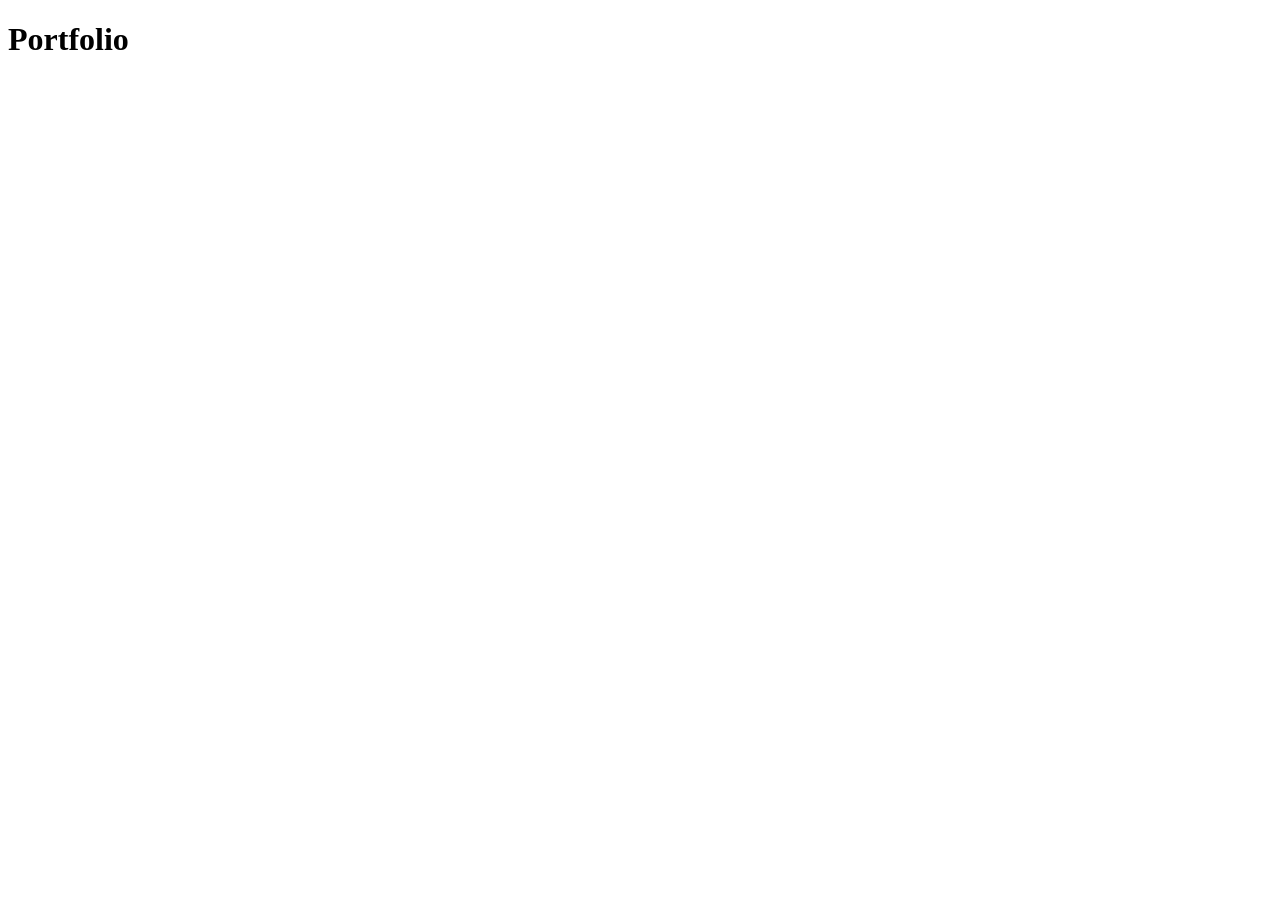
==== index.html @ 08267c74 "Create index.html" ====
<!DOCTYPE html>
<html lang="fr">
<head>
  <meta charset="UTF-8">
  <title>tui</title>
  <meta name="viewport" content="width=device-width, initial-scale=1.0">
</head>
<body>
  <h1>Portfolio</h1>
</body>
</html>
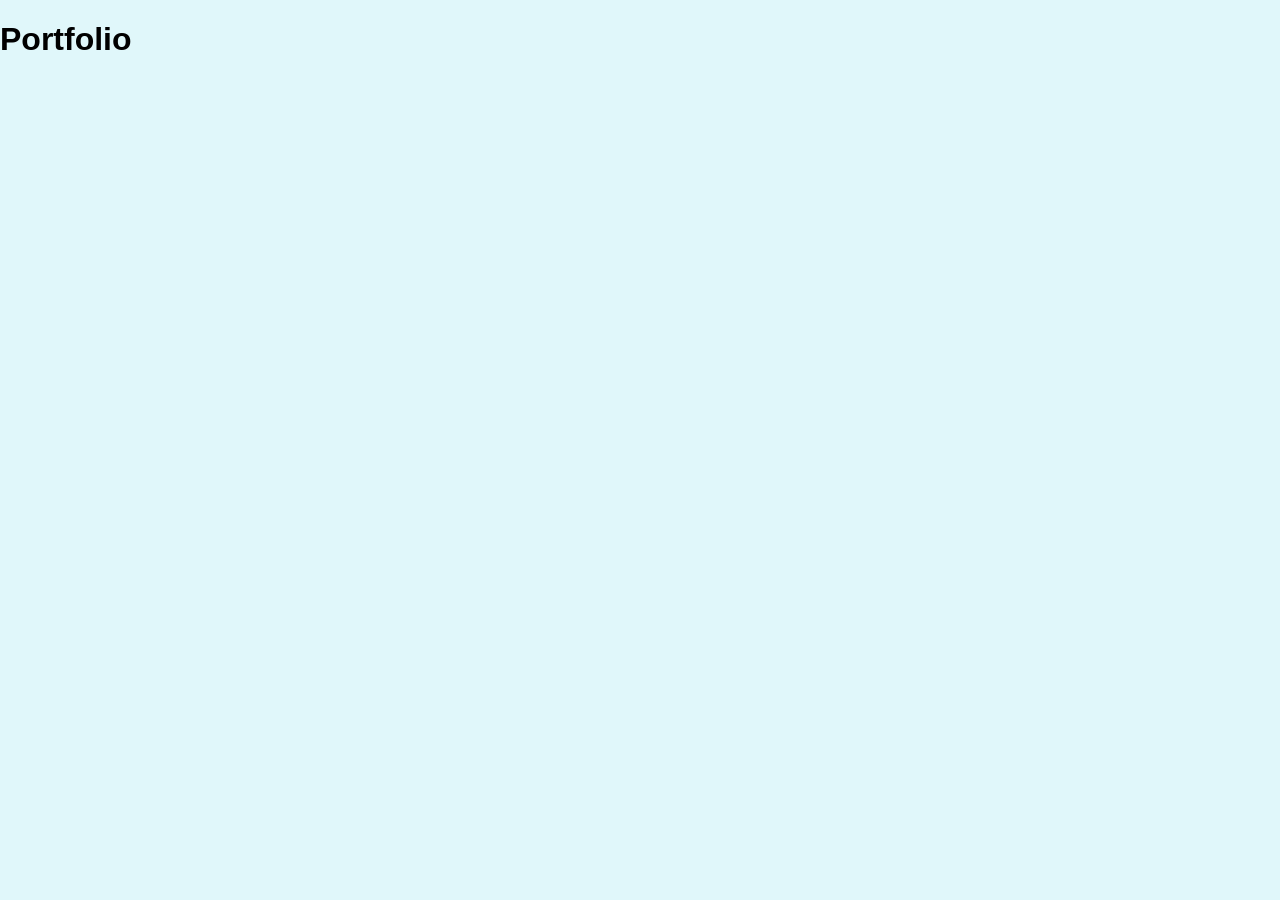
==== commit 128afb04: "Update index.html" ====
--- a/index.html
+++ b/index.html
@@ -3,6 +3,7 @@
 <head>
   <meta charset="UTF-8">
   <title>tui</title>
+  <link rel="stylesheet" href="style.css">
   <meta name="viewport" content="width=device-width, initial-scale=1.0">
 </head>
 <body>
--- a/style.css
+++ b/style.css
@@ -0,0 +1,34 @@
+/* style.css */
+
+/* Fond uni */
+body {
+  background-color: #e0f7fa; /* bleu clair */
+  font-family: Arial, sans-serif;
+  margin: 0;
+  padding: 0;
+}
+
+/* Fond avec un dégradé */
+/*
+body {
+  background: linear-gradient(to right, #74ebd5, #acb6e5);
+  font-family: Arial, sans-serif;
+  margin: 0;
+  padding: 0;
+}
+*/
+
+/* Fond avec une image */
+/*
+body {
+  background-image: url('images/fond.jpg');
+  background-size: cover;
+  background-position: center;
+  background-repeat: no-repeat;
+  font-family: Arial, sans-serif;
+  margin: 0;
+  padding: 0;
+}
+*/
+
+h1 {
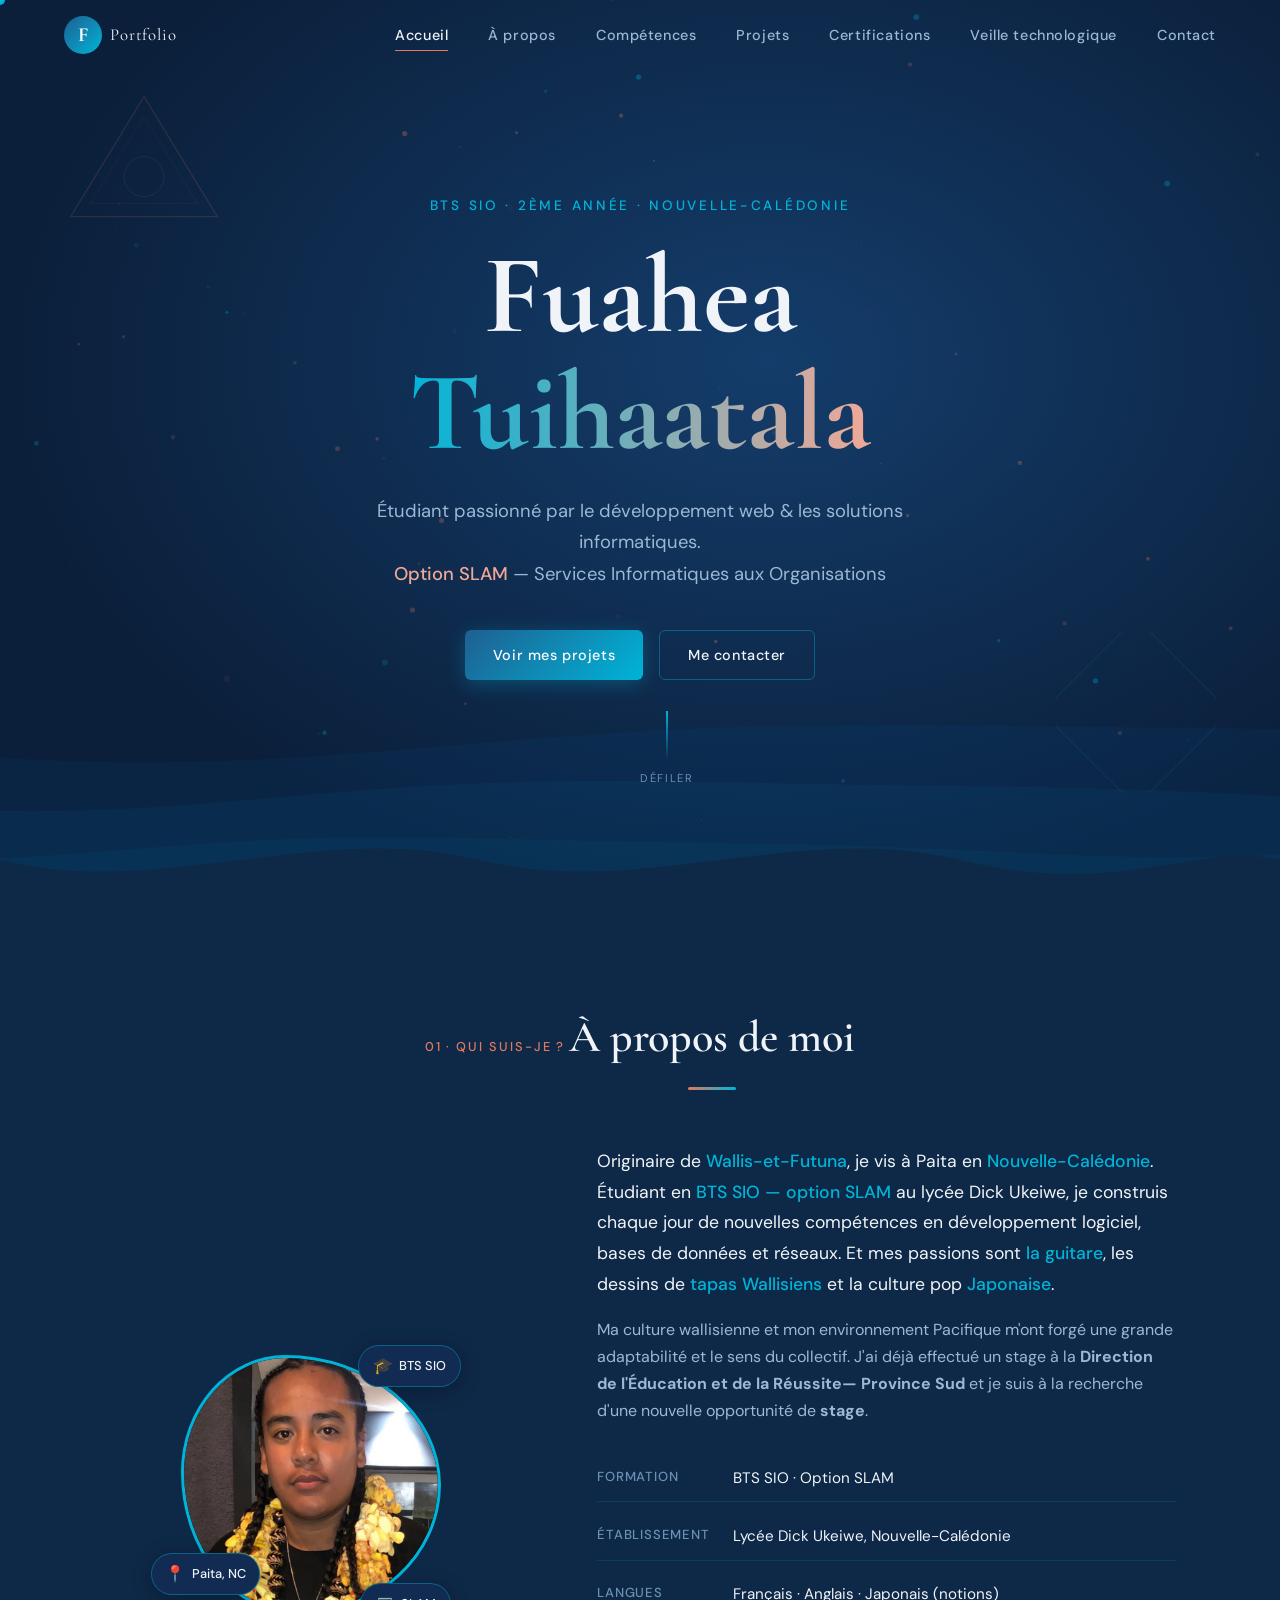
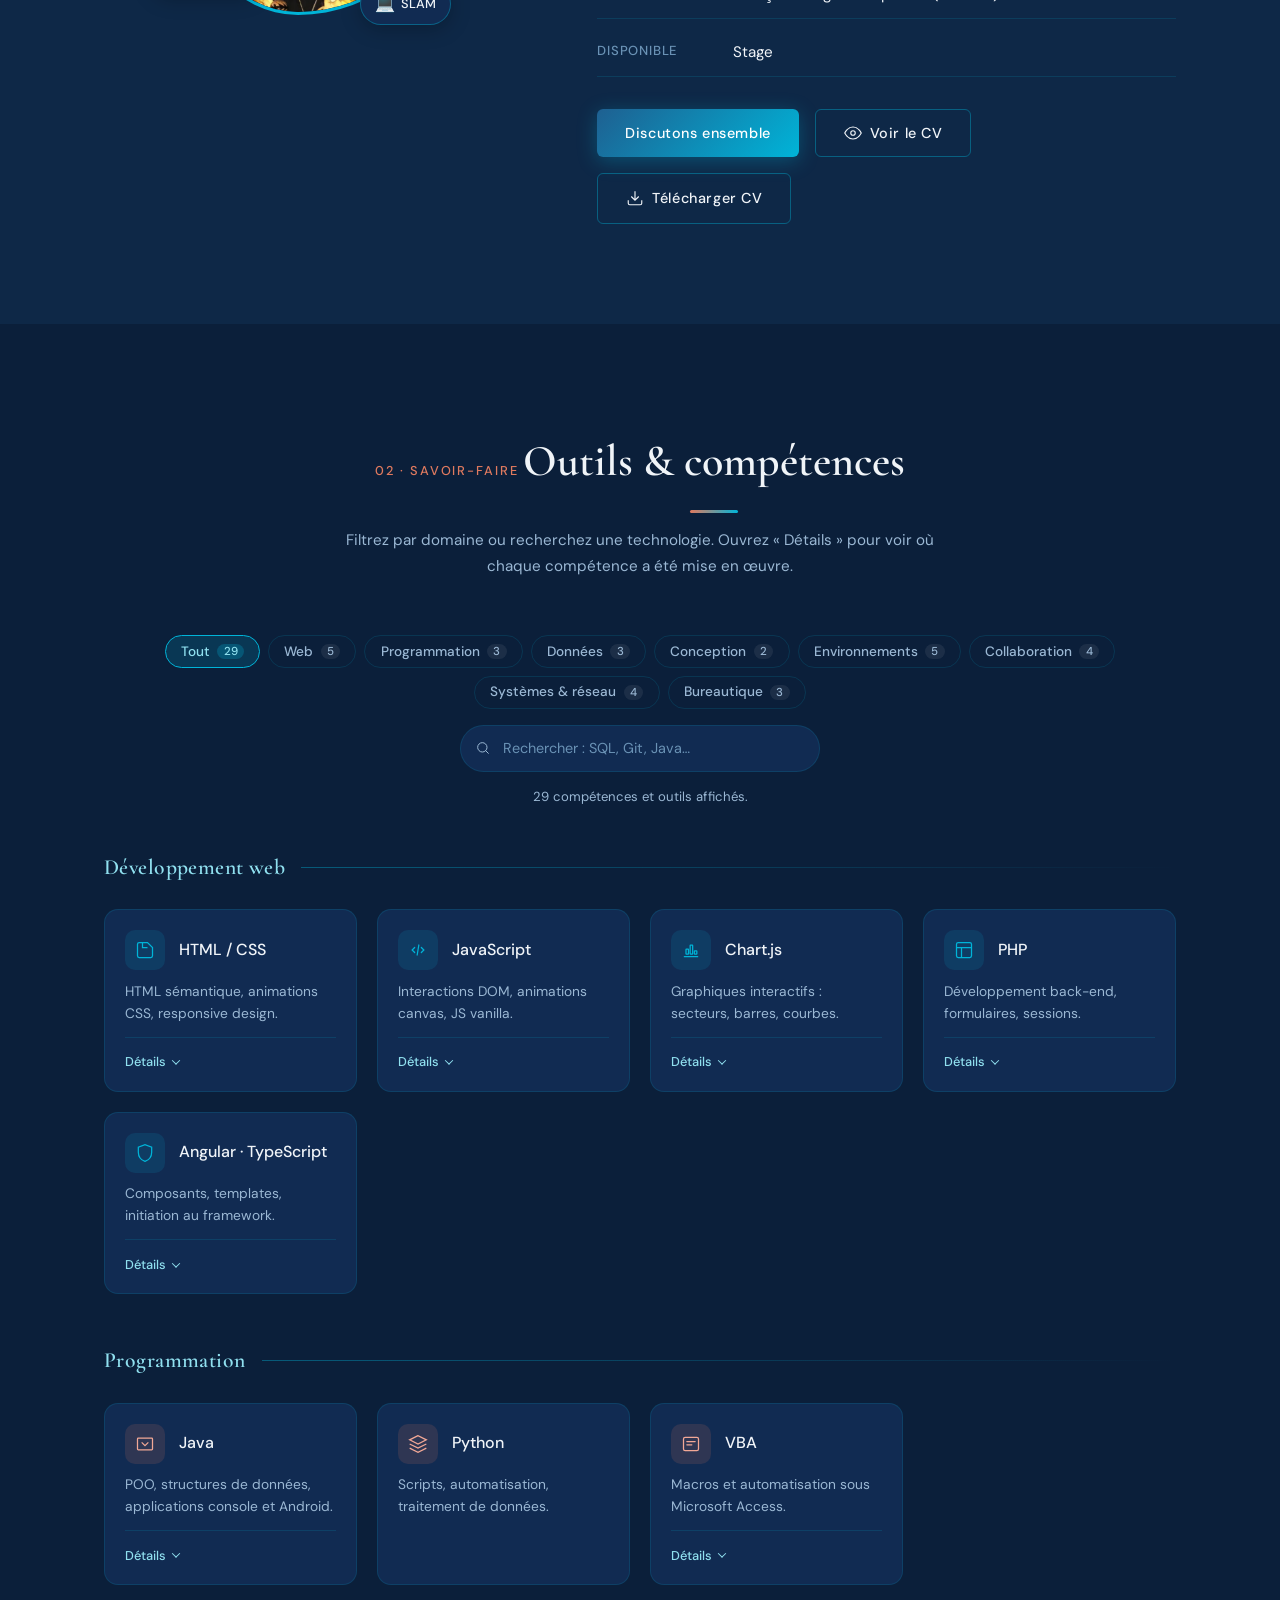
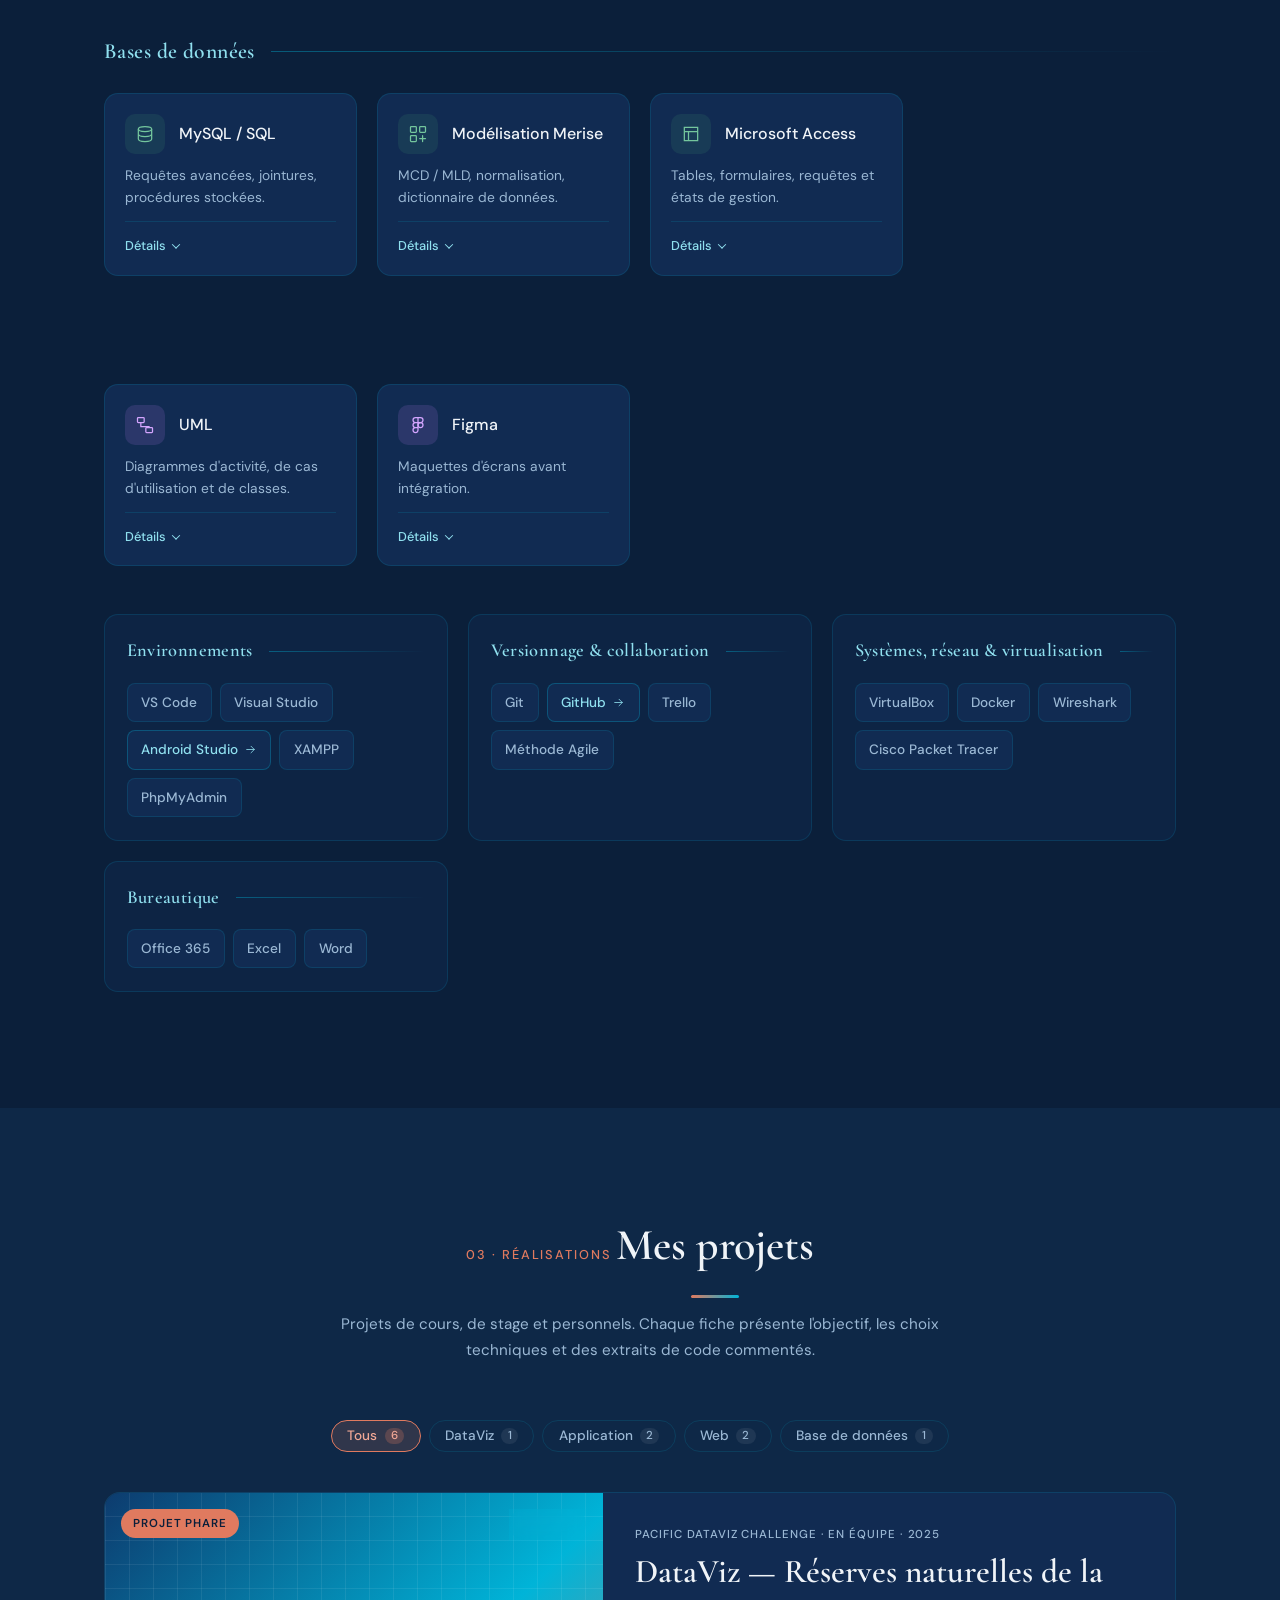
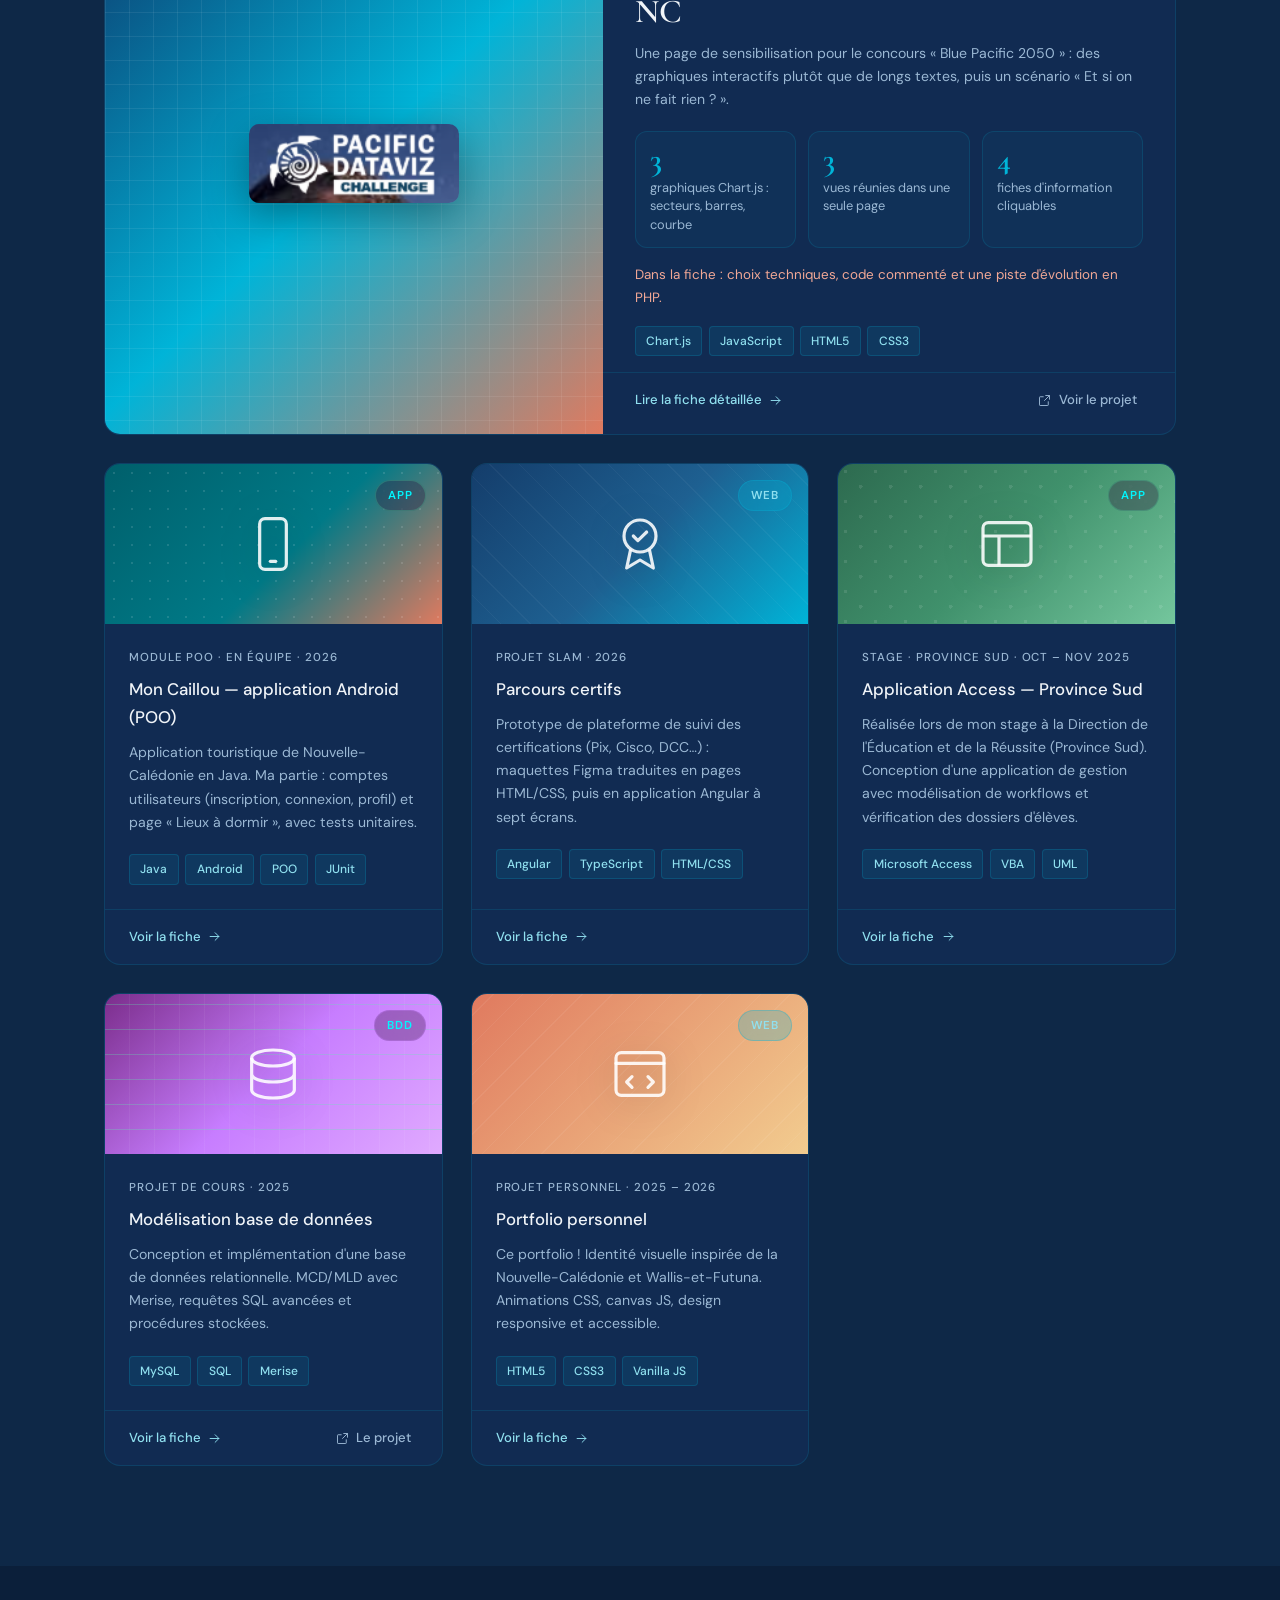
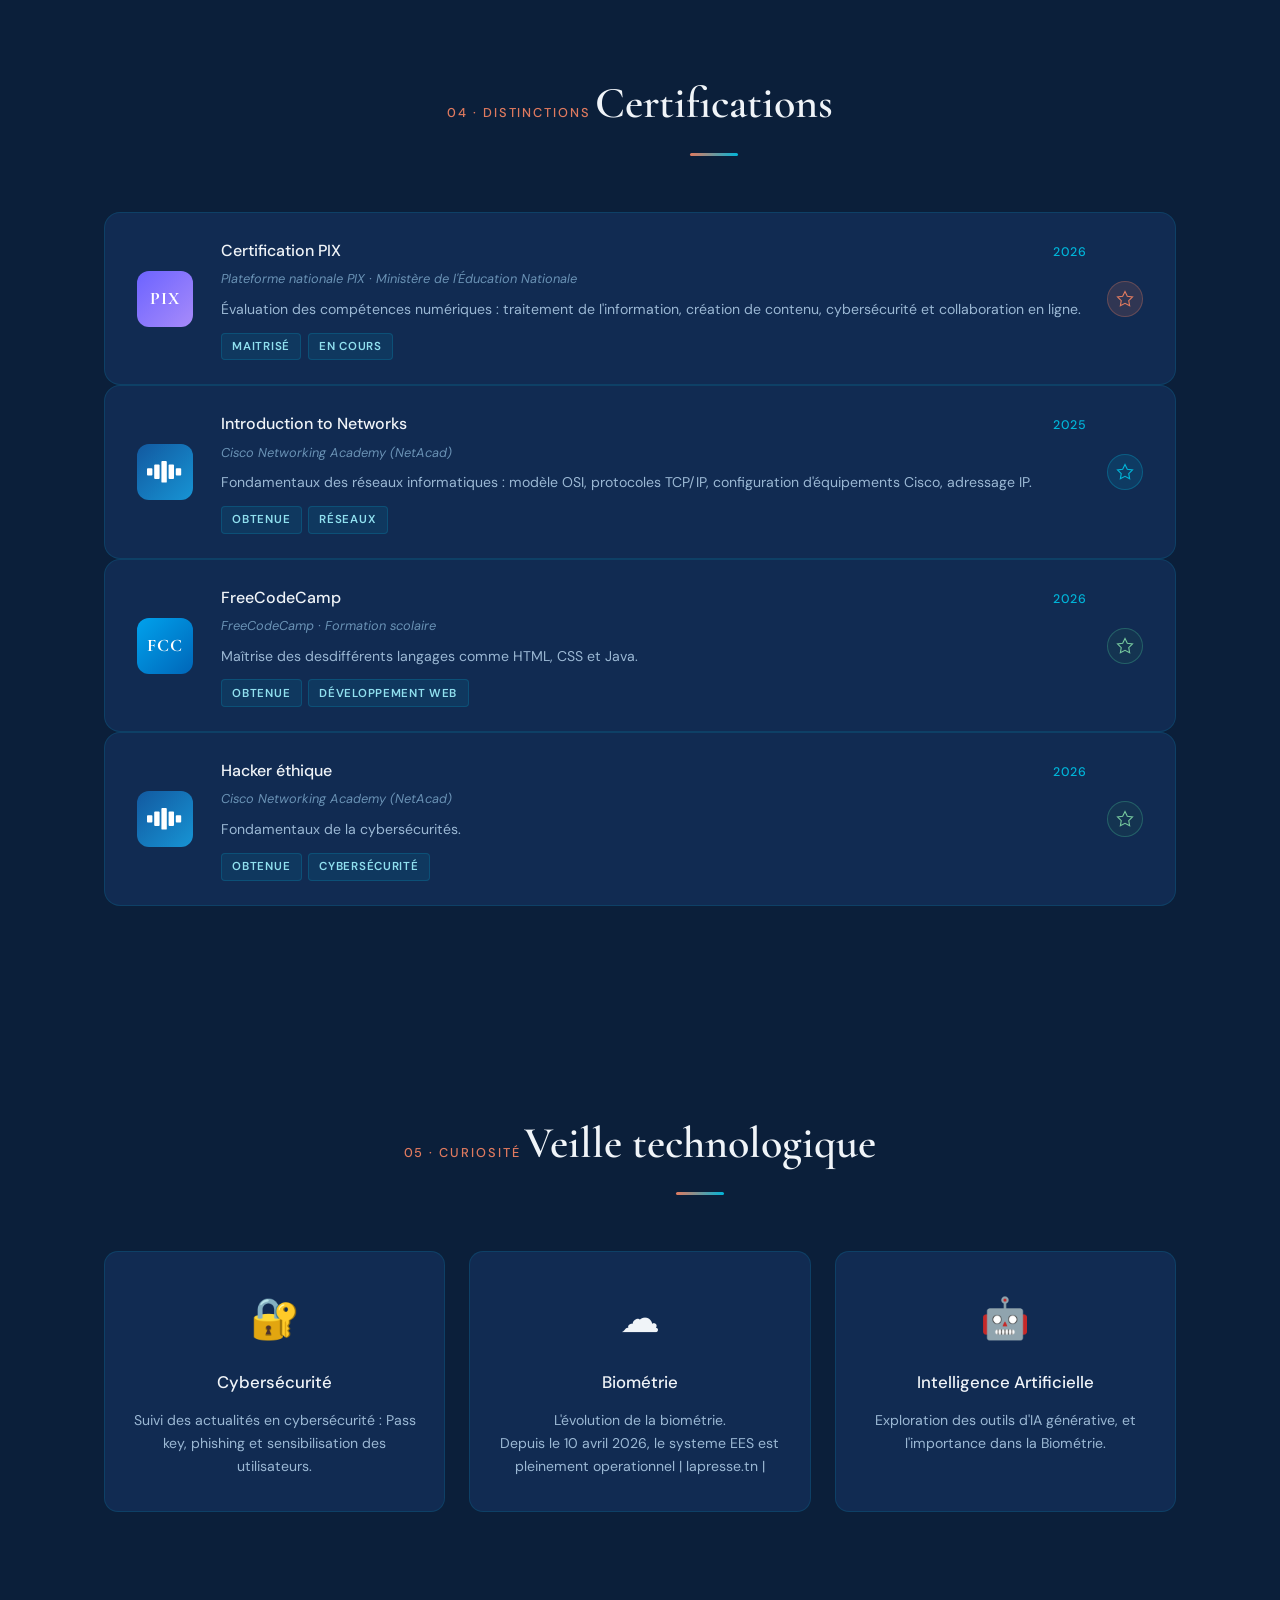
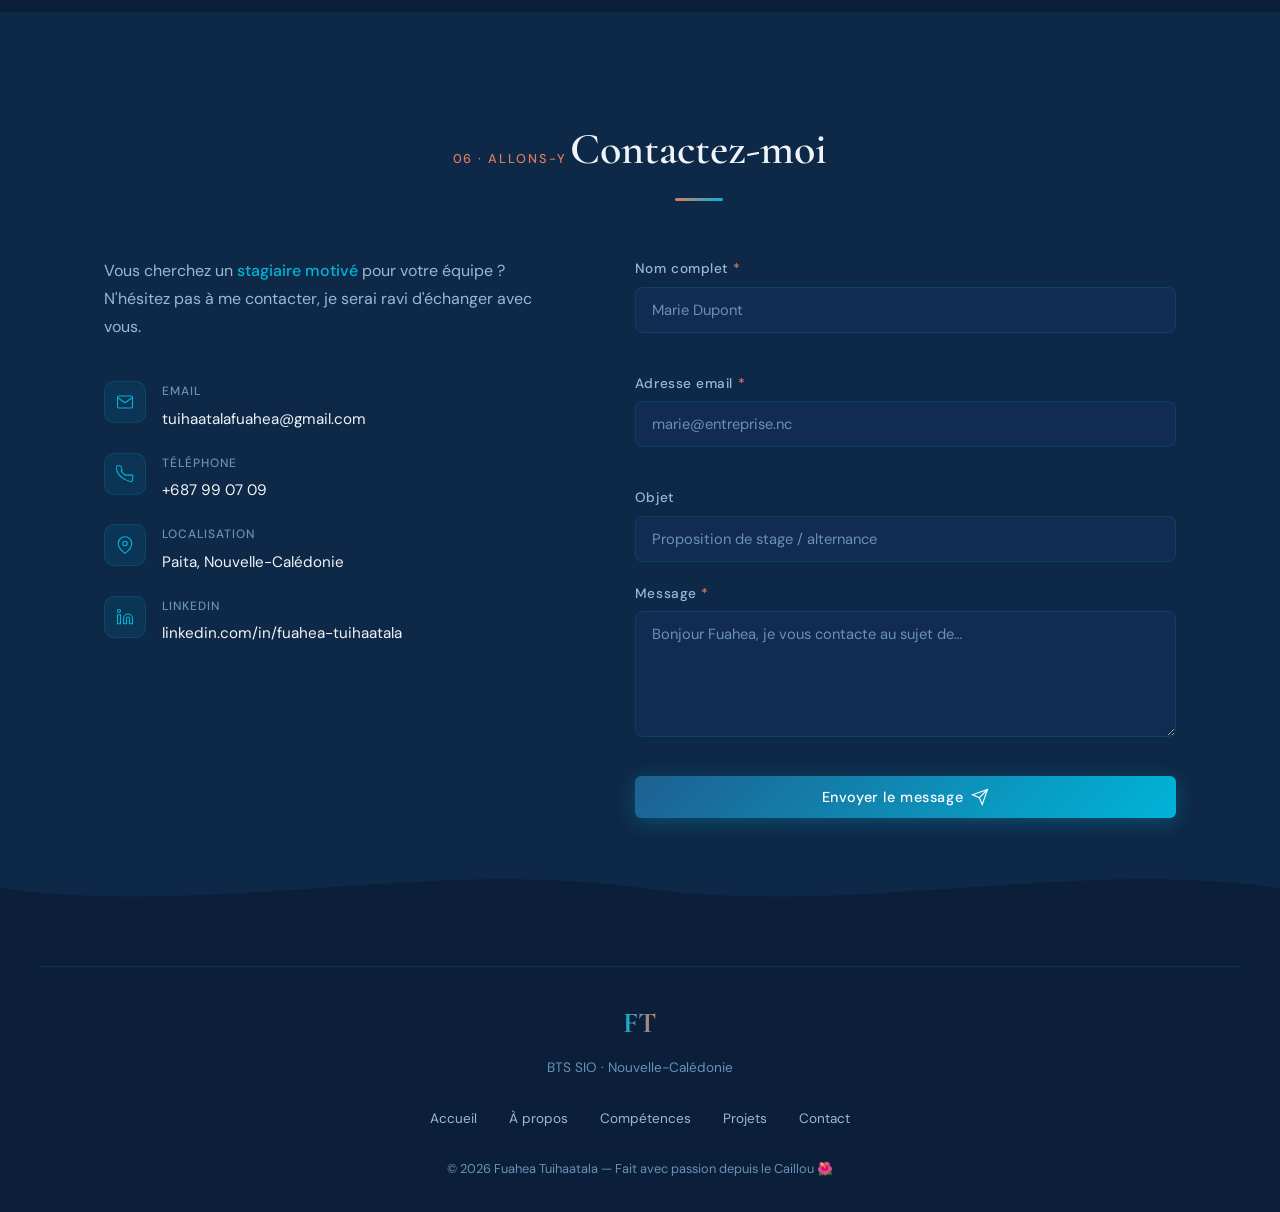
==== commit 7aba9a34: "Place les fichiers du site à la racine du dépôt" ====
--- a/index.html
+++ b/index.html
@@ -1,12 +1,1052 @@
 <!DOCTYPE html>
 <html lang="fr">
 <head>
-  <meta charset="UTF-8">
-  <title>tui</title>
-  <link rel="stylesheet" href="style.css">
-  <meta name="viewport" content="width=device-width, initial-scale=1.0">
+  <meta charset="UTF-8" />
+  <meta name="viewport" content="width=device-width, initial-scale=1.0" />
+  <meta name="description" content="Portfolio professionnel de Fuahea Tuihaatala — Étudiant BTS SIO 2ème année, Paita, Nouvelle-Calédonie" />
+  <title>Fuahea Tuihaatala — Portfolio BTS SIO</title>
+
+  <!-- Google Fonts : Cormorant Garamond (display élégant) + DM Sans (corps) -->
+  <link rel="preconnect" href="https://fonts.googleapis.com" />
+  <link rel="preconnect" href="https://fonts.gstatic.com" crossorigin />
+  <link href="https://fonts.googleapis.com/css2?family=Cormorant+Garamond:wght@400;600;700&family=DM+Sans:wght@300;400;500&display=swap" rel="stylesheet" />
+
+  <link rel="stylesheet" href="style.css" />
 </head>
 <body>
-  <h1>Portfolio</h1>
+
+  <!-- ============================================================
+       CURSEUR PERSONNALISÉ
+  ============================================================ -->
+  <div class="cursor" id="cursor" aria-hidden="true"></div>
+  <div class="cursor-follower" id="cursorFollower" aria-hidden="true"></div>
+
+  <!-- ============================================================
+       ÉCRAN DE CHARGEMENT
+  ============================================================ -->
+  <div class="loader" id="loader" role="status" aria-label="Chargement">
+    <div class="loader__inner">
+      <svg class="loader__wave" viewBox="0 0 200 60" preserveAspectRatio="none" aria-hidden="true">
+        <path d="M0,30 C40,10 80,50 120,30 C160,10 180,40 200,30" fill="none" stroke="var(--coral)" stroke-width="2"/>
+      </svg>
+      <span class="loader__text">Chargement<span class="loader__dots">...</span></span>
+    </div>
+  </div>
+
+  <!-- ============================================================
+       NAVIGATION
+  ============================================================ -->
+  <header class="nav" id="navbar" role="banner">
+    <div class="nav__logo">
+      <span class="nav__logo-initial">F</span>
+      <span class="nav__logo-name">Portfolio</span>
+    </div>
+
+    <nav class="nav__links" role="navigation" aria-label="Navigation principale">
+      <a href="#hero"       class="nav__link" data-section="hero">Accueil</a>
+      <a href="#about"      class="nav__link" data-section="about">À propos</a>
+      <a href="#skills"     class="nav__link" data-section="skills">Compétences</a>
+      <a href="#projects"       class="nav__link" data-section="projects">Projets</a>
+      <a href="#certifications" class="nav__link" data-section="certifications">Certifications</a>
+      <a href="#veille"     class="nav__link" data-section="veille">Veille technologique</a>
+      <a href="#contact"        class="nav__link" data-section="contact">Contact</a>
+    </nav>
+
+    <button class="nav__burger" id="navBurger" aria-label="Ouvrir le menu" aria-expanded="false" aria-controls="navMobile">
+      <span></span><span></span><span></span>
+    </button>
+  </header>
+
+  <!-- Menu mobile -->
+  <div class="nav__mobile" id="navMobile" role="dialog" aria-modal="true" aria-label="Menu de navigation">
+    <nav class="nav__mobile-links">
+      <a href="#hero"       class="nav__mobile-link">Accueil</a>
+      <a href="#about"      class="nav__mobile-link">À propos</a>
+      <a href="#skills"     class="nav__mobile-link">Compétences</a>
+      <a href="#projects"       class="nav__mobile-link">Projets</a>
+      <a href="#certifications" class="nav__mobile-link">Certifications</a>
+      <a href="#veille"     class="nav__mobile-link">Veille technologique</a>
+      <a href="#contact"        class="nav__mobile-link">Contact</a>
+    </nav>
+  </div>
+
+  <!-- ============================================================
+       SECTION HERO
+  ============================================================ -->
+  <section class="hero" id="hero" aria-labelledby="heroTitle">
+
+    <!-- Canvas pour les particules / vagues de fond -->
+    <canvas class="hero__canvas" id="heroCanvas" aria-hidden="true"></canvas>
+
+    <!-- Motifs décoratifs kanak SVG -->
+    <svg class="hero__deco hero__deco--tl" viewBox="0 0 120 120" aria-hidden="true">
+      <polygon points="60,5 115,95 5,95" fill="none" stroke="var(--coral)" stroke-width="1" opacity="0.3"/>
+      <polygon points="60,20 100,85 20,85" fill="none" stroke="var(--coral)" stroke-width="0.5" opacity="0.2"/>
+      <circle cx="60" cy="65" r="15" fill="none" stroke="var(--sand)" stroke-width="0.5" opacity="0.2"/>
+    </svg>
+    <svg class="hero__deco hero__deco--br" viewBox="0 0 120 120" aria-hidden="true">
+      <rect x="10" y="10" width="100" height="100" fill="none" stroke="var(--aqua)" stroke-width="1" opacity="0.2" transform="rotate(45 60 60)"/>
+      <rect x="25" y="25" width="70" height="70" fill="none" stroke="var(--aqua)" stroke-width="0.5" opacity="0.15" transform="rotate(45 60 60)"/>
+    </svg>
+
+    <div class="hero__content">
+      <p class="hero__eyebrow reveal-up" data-delay="0">BTS SIO · 2ème année · Nouvelle-Calédonie</p>
+      <h1 class="hero__title reveal-up" id="heroTitle" data-delay="100">
+        <span class="hero__title-line">Fuahea</span>
+        <span class="hero__title-line hero__title-line--accent">Tuihaatala</span>
+      </h1>
+      <p class="hero__subtitle reveal-up" data-delay="200">
+        Étudiant passionné par le développement web &amp; les solutions informatiques.<br>
+        <span class="hero__subtitle-option">Option SLAM</span> — Services Informatiques aux Organisations
+      </p>
+      <div class="hero__actions reveal-up" data-delay="300">
+        <a href="#projects" class="btn btn--primary">Voir mes projets</a>
+        <a href="#contact"  class="btn btn--ghost">Me contacter</a>
+      </div>
+    </div>
+
+    <!-- Indicateur de scroll -->
+    <div class="hero__scroll-hint reveal-up" data-delay="500" aria-hidden="true">
+      <span class="hero__scroll-line"></span>
+      <span class="hero__scroll-label">Défiler</span>
+    </div>
+
+    <!-- Vague de transition vers la section suivante -->
+    <svg class="hero__wave" viewBox="0 0 1440 80" preserveAspectRatio="none" aria-hidden="true">
+      <path d="M0,40 C180,80 360,0 540,40 C720,80 900,0 1080,40 C1260,80 1350,20 1440,40 L1440,80 L0,80 Z" fill="var(--bg-secondary)"/>
+    </svg>
+  </section>
+
+  <!-- ============================================================
+       SECTION À PROPOS
+  ============================================================ -->
+  <section class="about section" id="about" aria-labelledby="aboutTitle">
+    <div class="container">
+      <div class="section-header reveal-up">
+        <span class="section-tag">01 · Qui suis-je ?</span>
+        <h2 class="section-title" id="aboutTitle">À propos de moi</h2>
+      </div>
+
+      <div class="about__grid">
+        <!-- Avatar / illustration -->
+        <div class="about__visual reveal-left">
+          <div class="about__avatar-wrap">
+            <div class="about__avatar about__avatar--photo" aria-label="Photo de profil de Fuahea Tuihaatala">
+              <img src="[data-uri]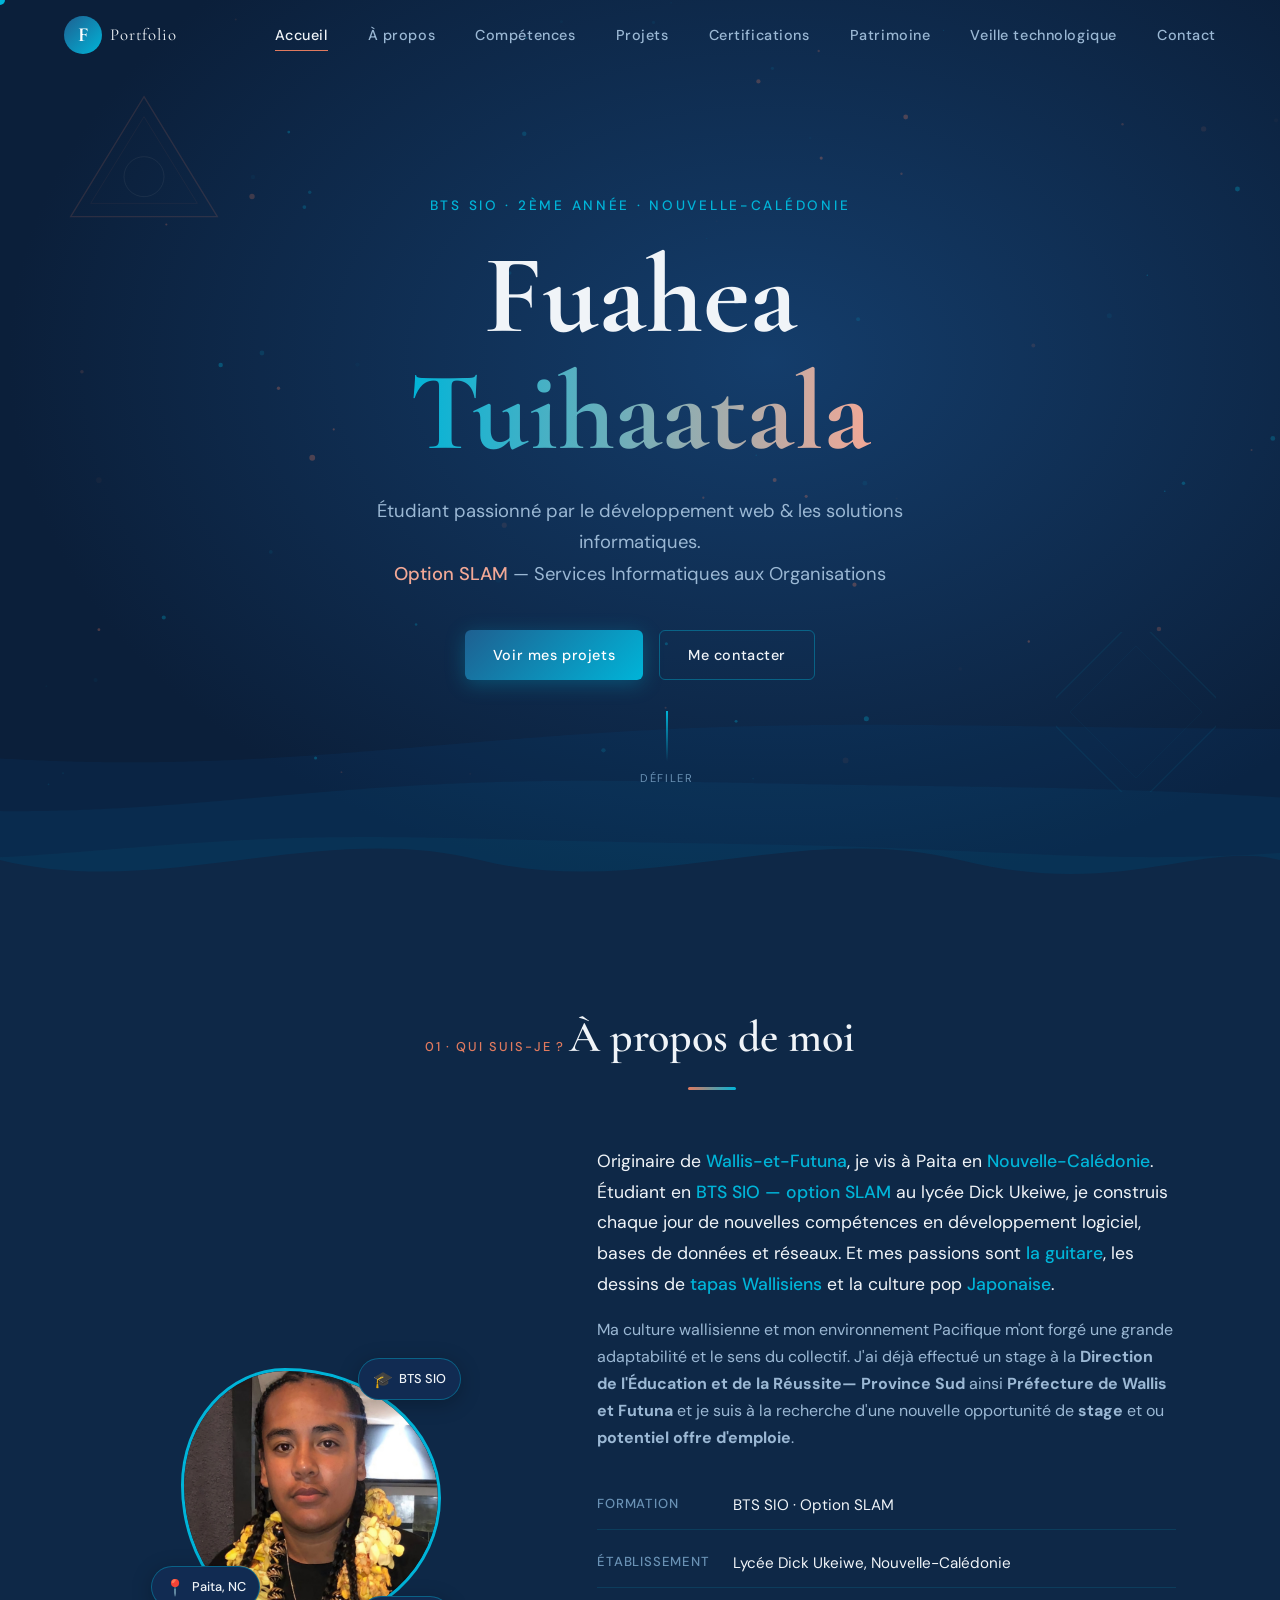
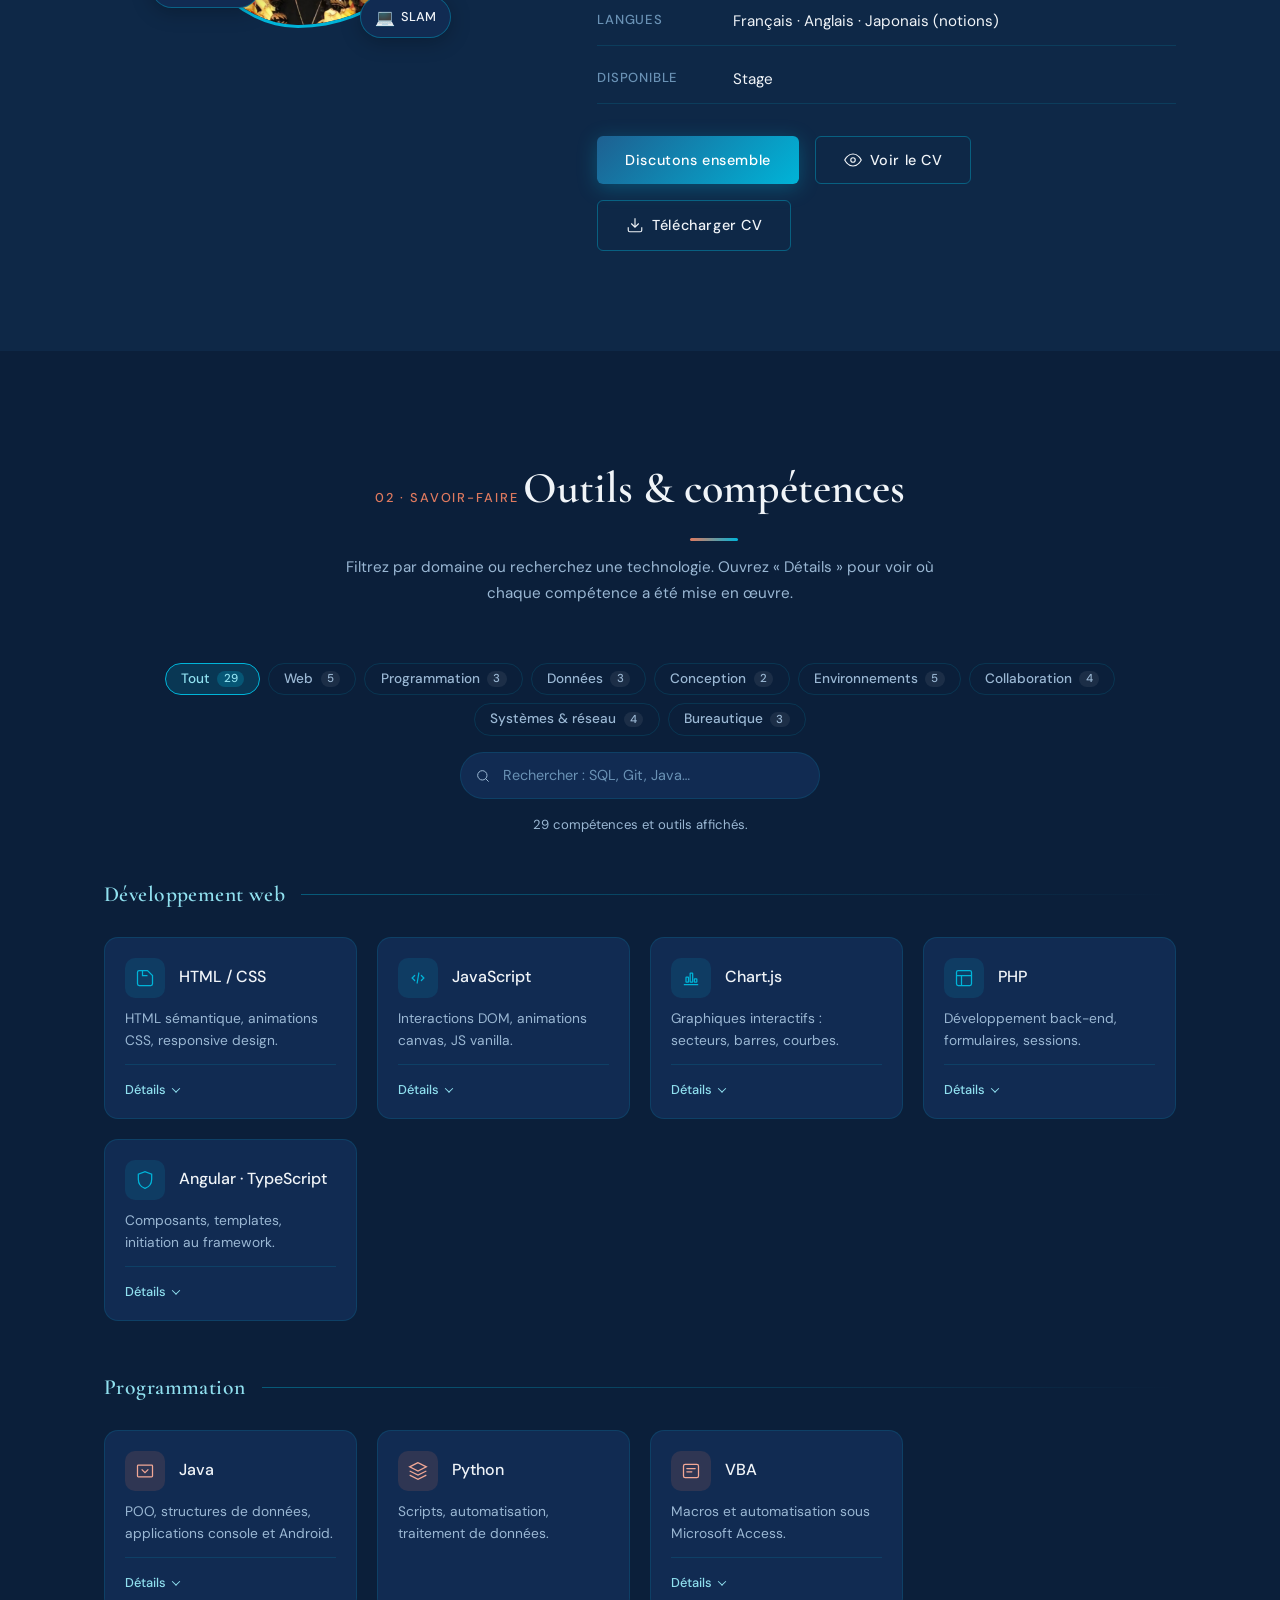
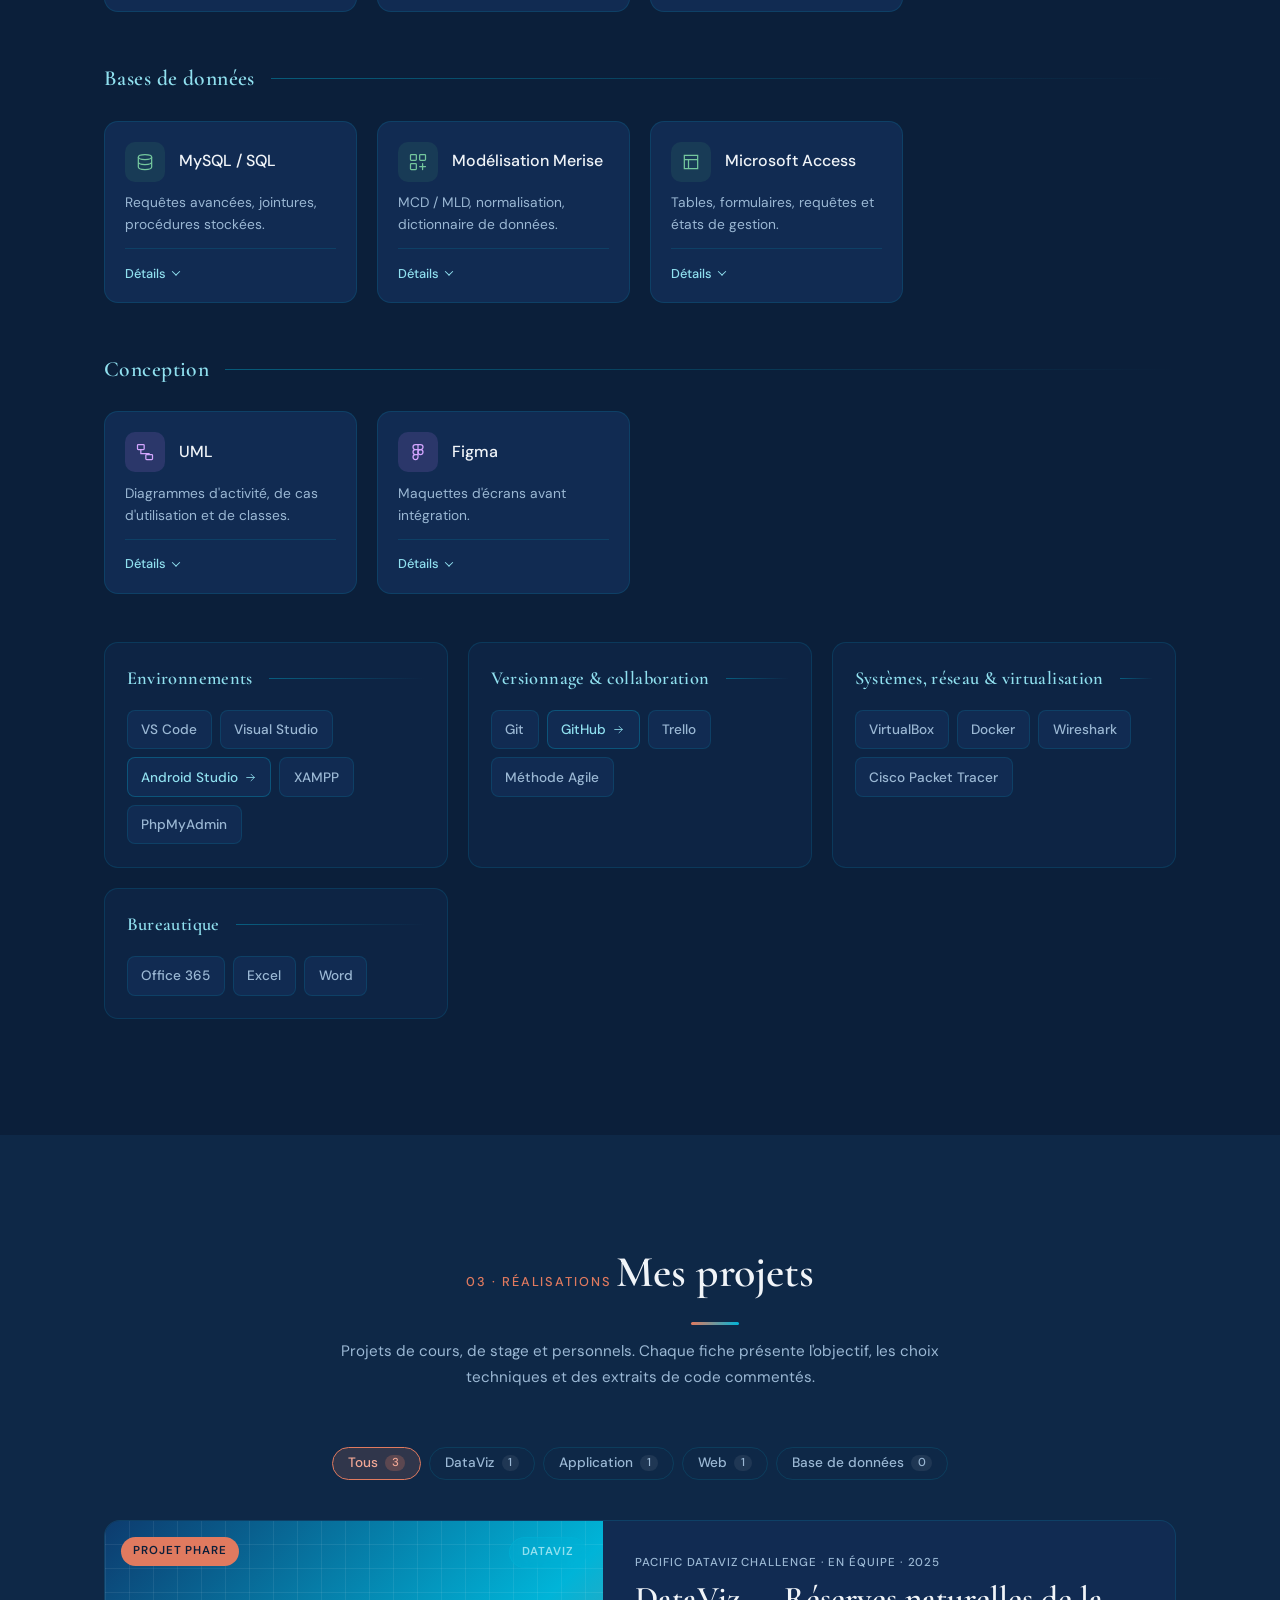
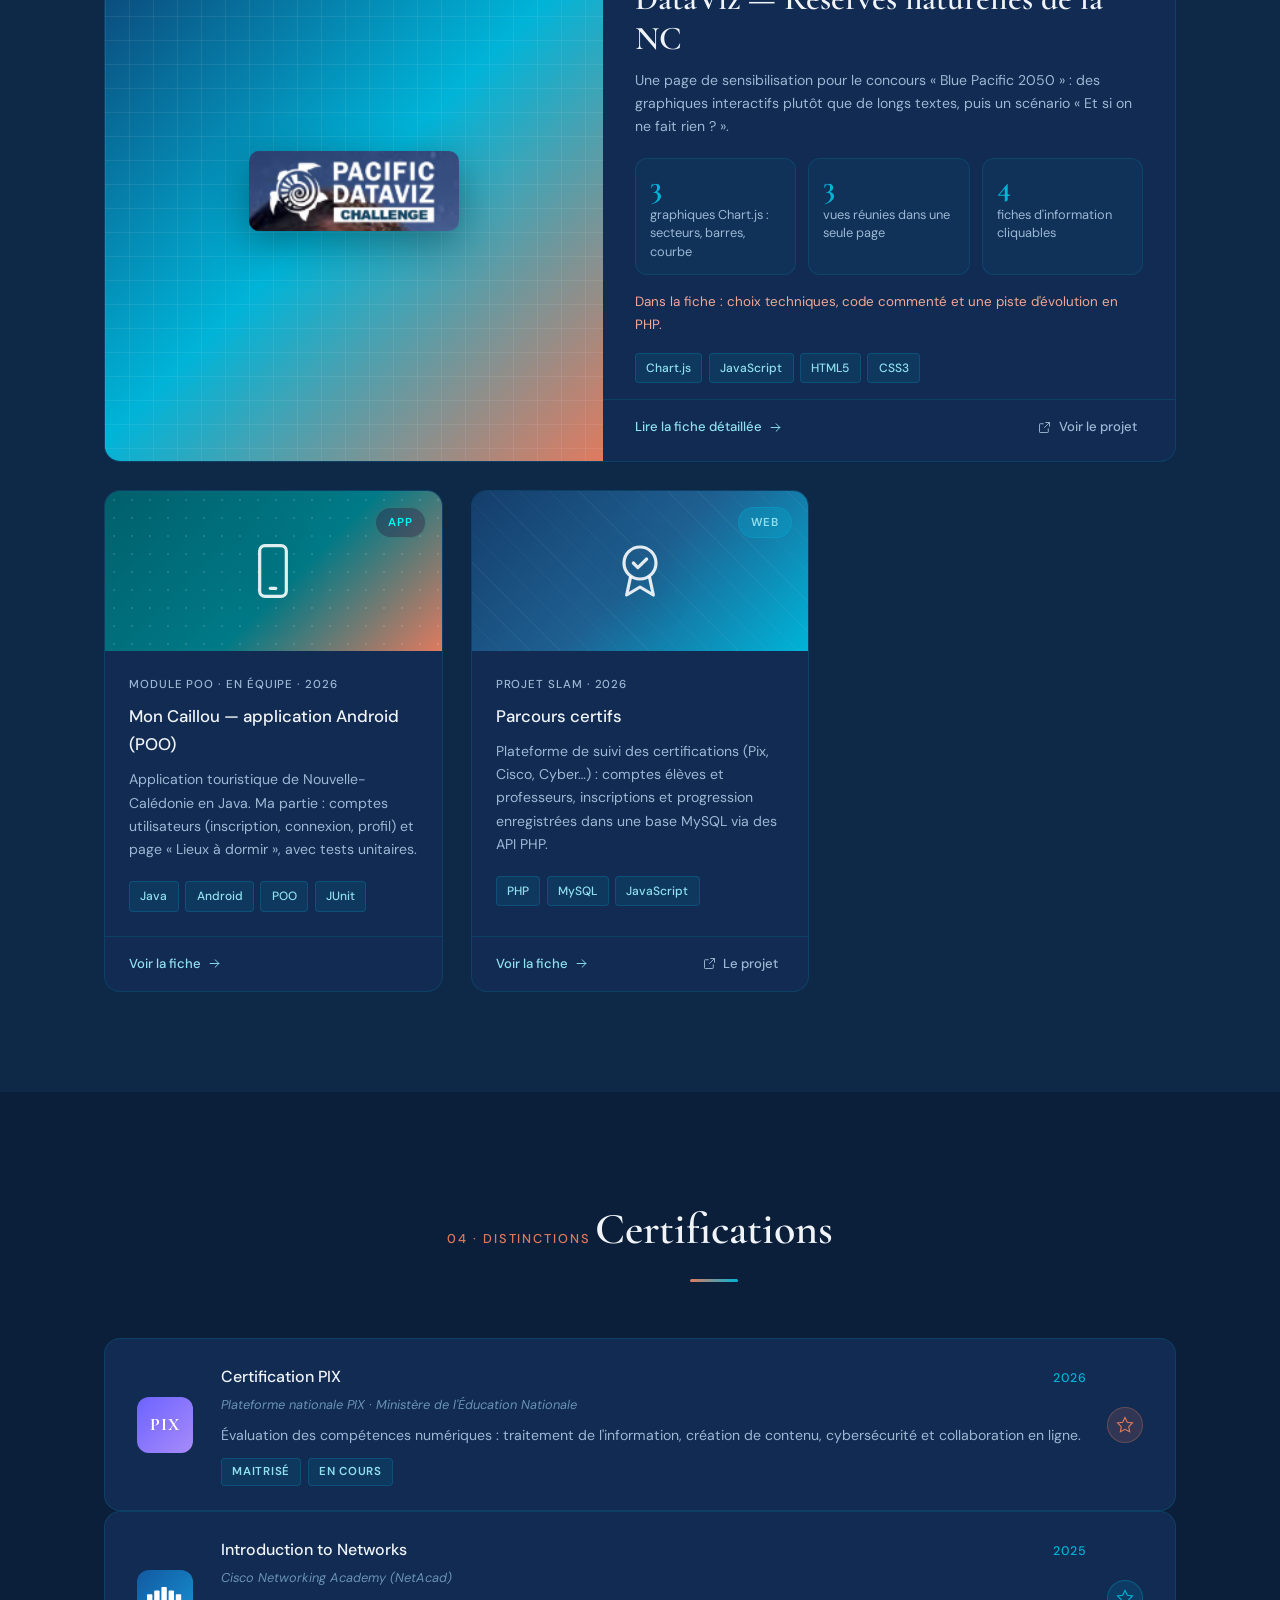
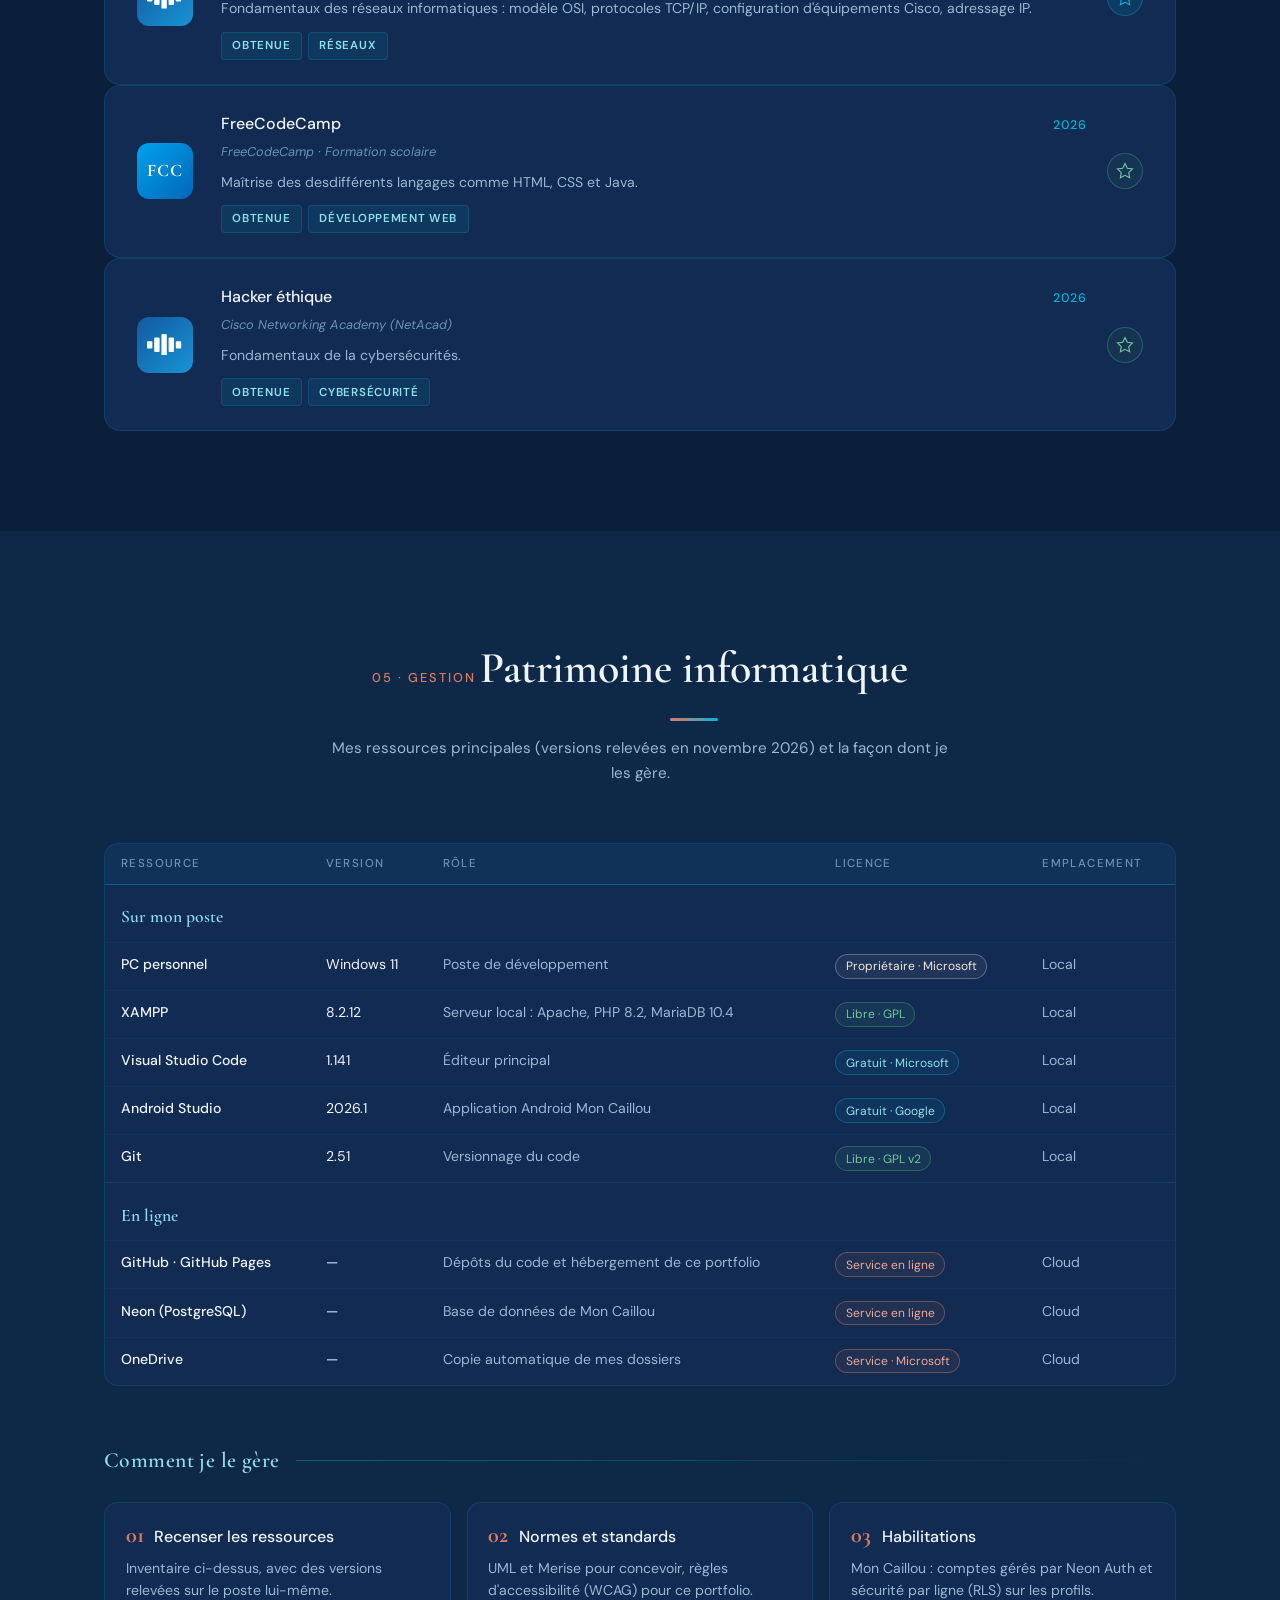
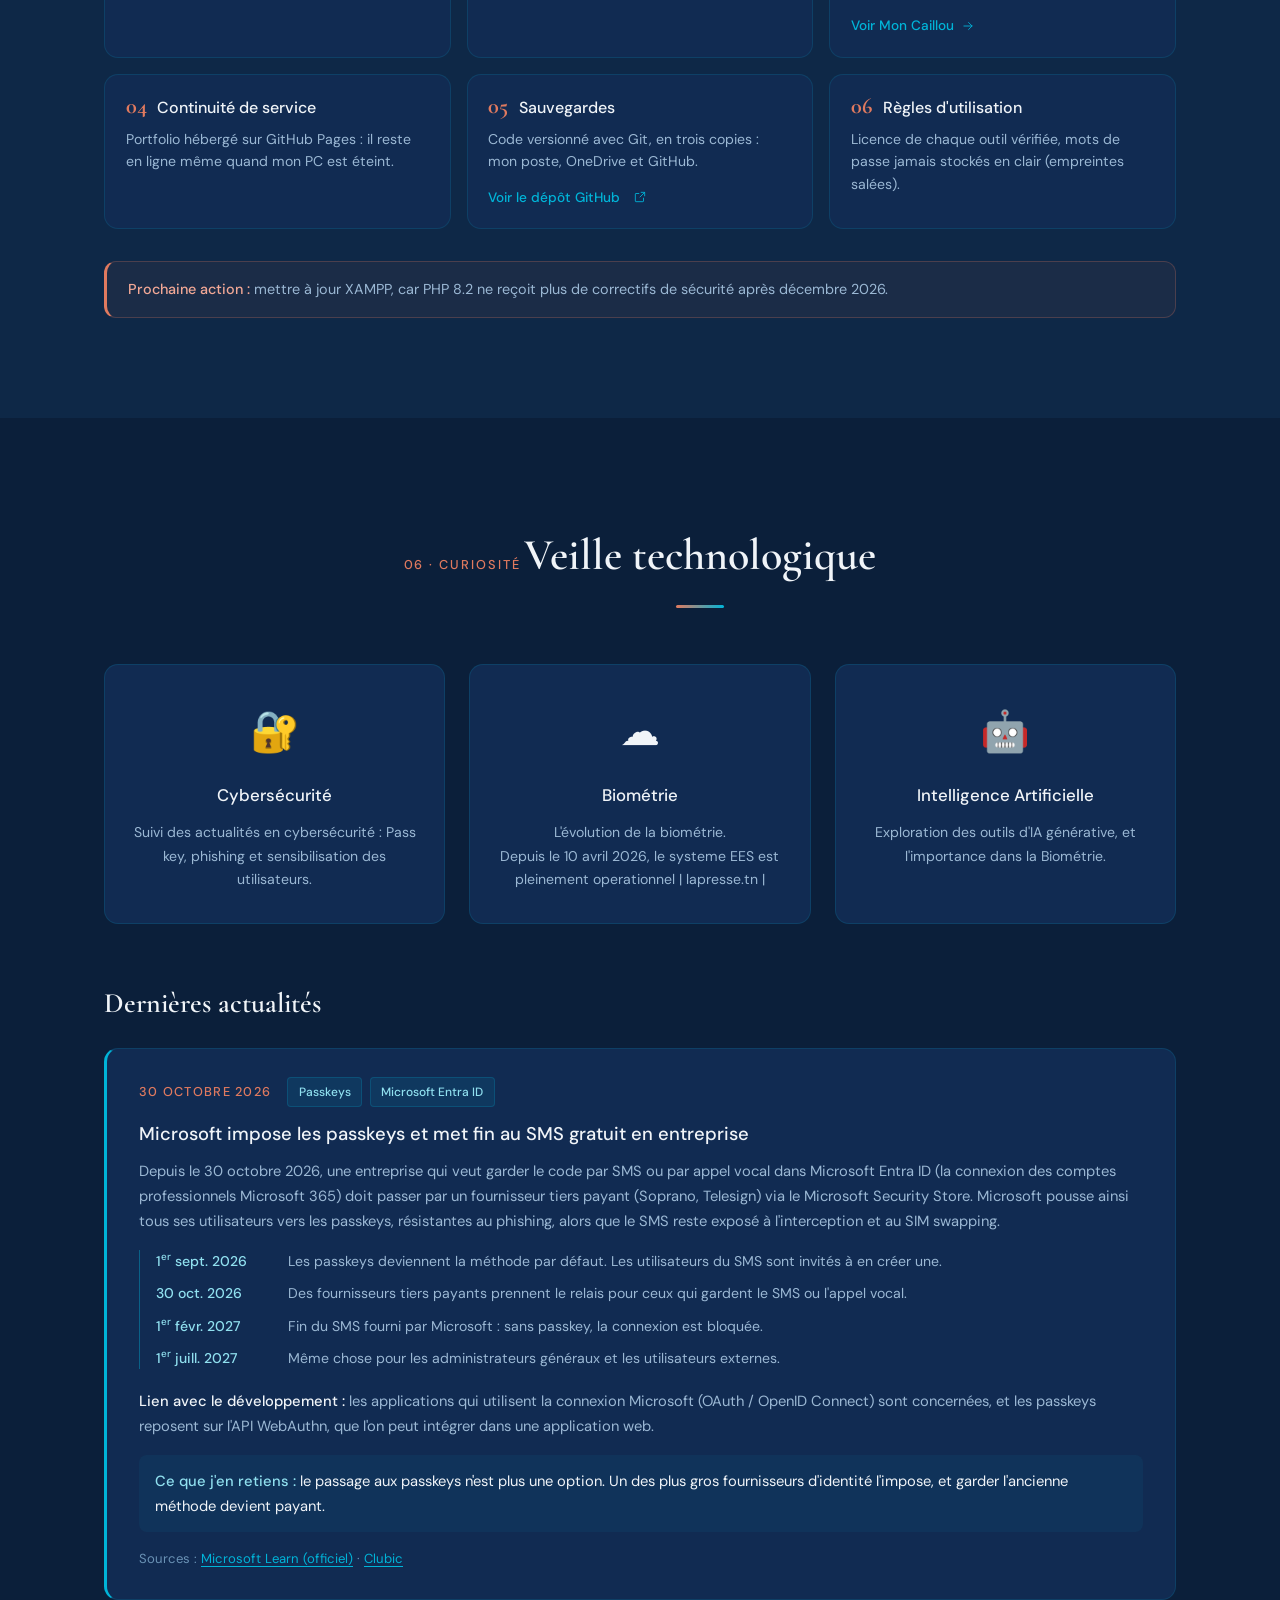
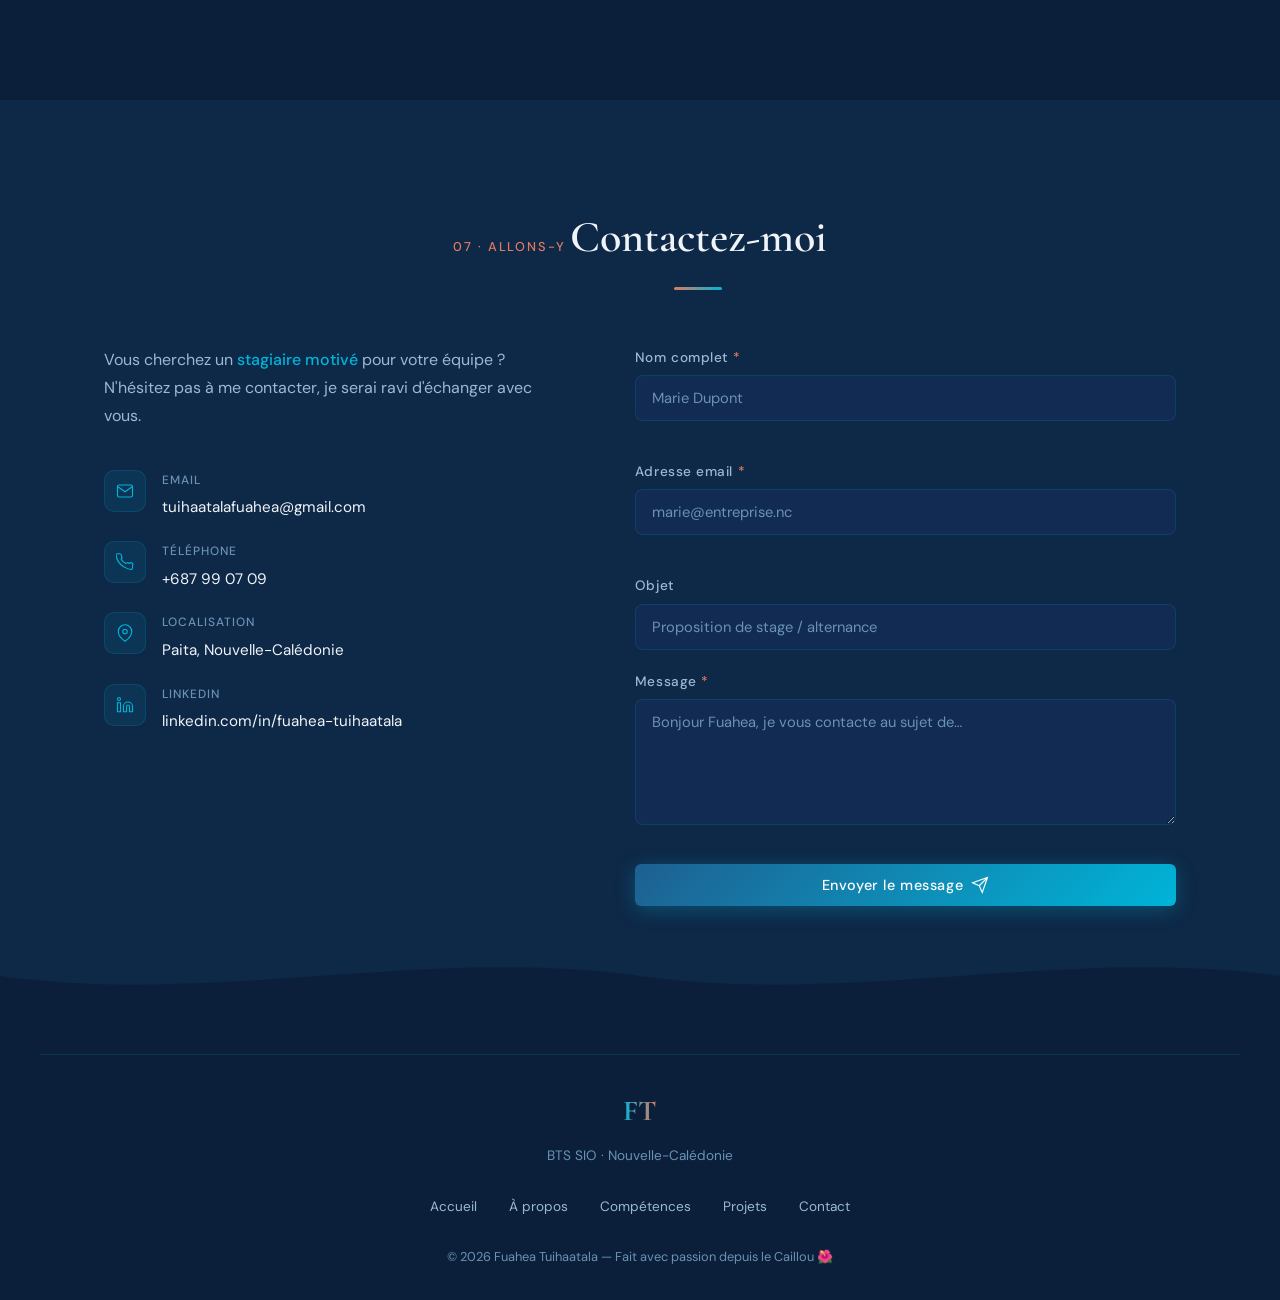
==== commit 879be7ae: "Ajoute la section Patrimoine, les captures des projets et le nouveau CV" ====
--- a/index.html
+++ b/index.html
@@ -48,6 +48,7 @@
       <a href="#skills"     class="nav__link" data-section="skills">Compétences</a>
       <a href="#projects"       class="nav__link" data-section="projects">Projets</a>
       <a href="#certifications" class="nav__link" data-section="certifications">Certifications</a>
+      <a href="#patrimoine" class="nav__link" data-section="patrimoine">Patrimoine</a>
       <a href="#veille"     class="nav__link" data-section="veille">Veille technologique</a>
       <a href="#contact"        class="nav__link" data-section="contact">Contact</a>
     </nav>
@@ -65,6 +66,7 @@
       <a href="#skills"     class="nav__mobile-link">Compétences</a>
       <a href="#projects"       class="nav__mobile-link">Projets</a>
       <a href="#certifications" class="nav__mobile-link">Certifications</a>
+      <a href="#patrimoine" class="nav__mobile-link">Patrimoine</a>
       <a href="#veille"     class="nav__mobile-link">Veille technologique</a>
       <a href="#contact"        class="nav__mobile-link">Contact</a>
     </nav>
@@ -160,8 +162,9 @@
           </p>
           <p class="about__body">
             Ma culture wallisienne et mon environnement Pacifique m'ont forgé une grande adaptabilité 
-            et le sens du collectif. J'ai déjà effectué un stage à la <strong>Direction de l'Éducation et de la Réussite— Province Sud</strong> 
-            et je suis à la recherche d'une nouvelle opportunité de <strong>stage</strong>.
+            et le sens du collectif. J'ai déjà effectué un stage à la <strong>Direction de l'Éducation et de la Réussite— Province Sud</strong>
+            ainsi <strong>Préfecture de Wallis et Futuna</strong> 
+            et je suis à la recherche d'une nouvelle opportunité de <strong>stage </strong>et ou <strong> potentiel offre d'emploie</strong>.
           </p> 
 
           <!-- Infos rapides -->
@@ -190,7 +193,7 @@
                 <svg class="btn__icon" viewBox="0 0 24 24" fill="none" aria-hidden="true"><path d="M1 12s4-8 11-8 11 8 11 8-4 8-11 8-11-8-11-8z" stroke="currentColor" stroke-width="1.5"/><circle cx="12" cy="12" r="3" stroke="currentColor" stroke-width="1.5"/></svg>
                 Voir le CV
               </button>
-              <a href="[data-uri]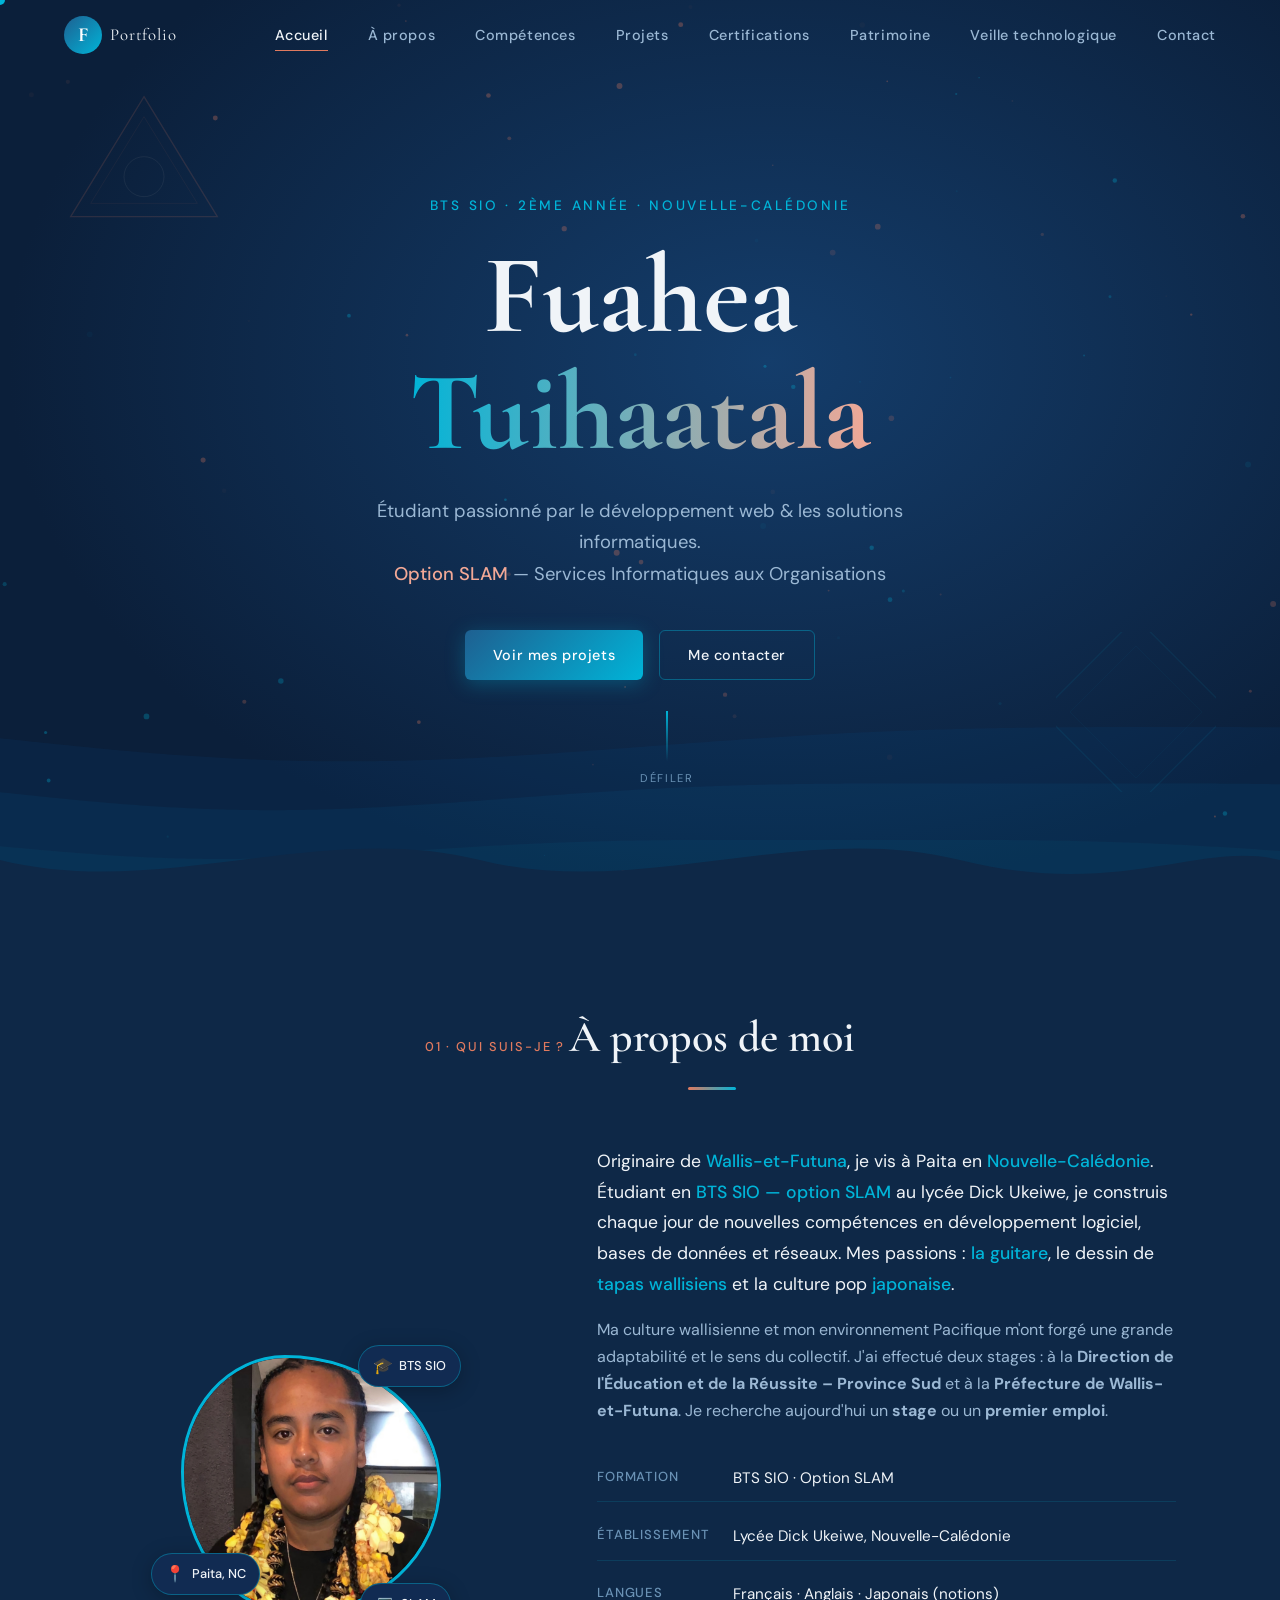
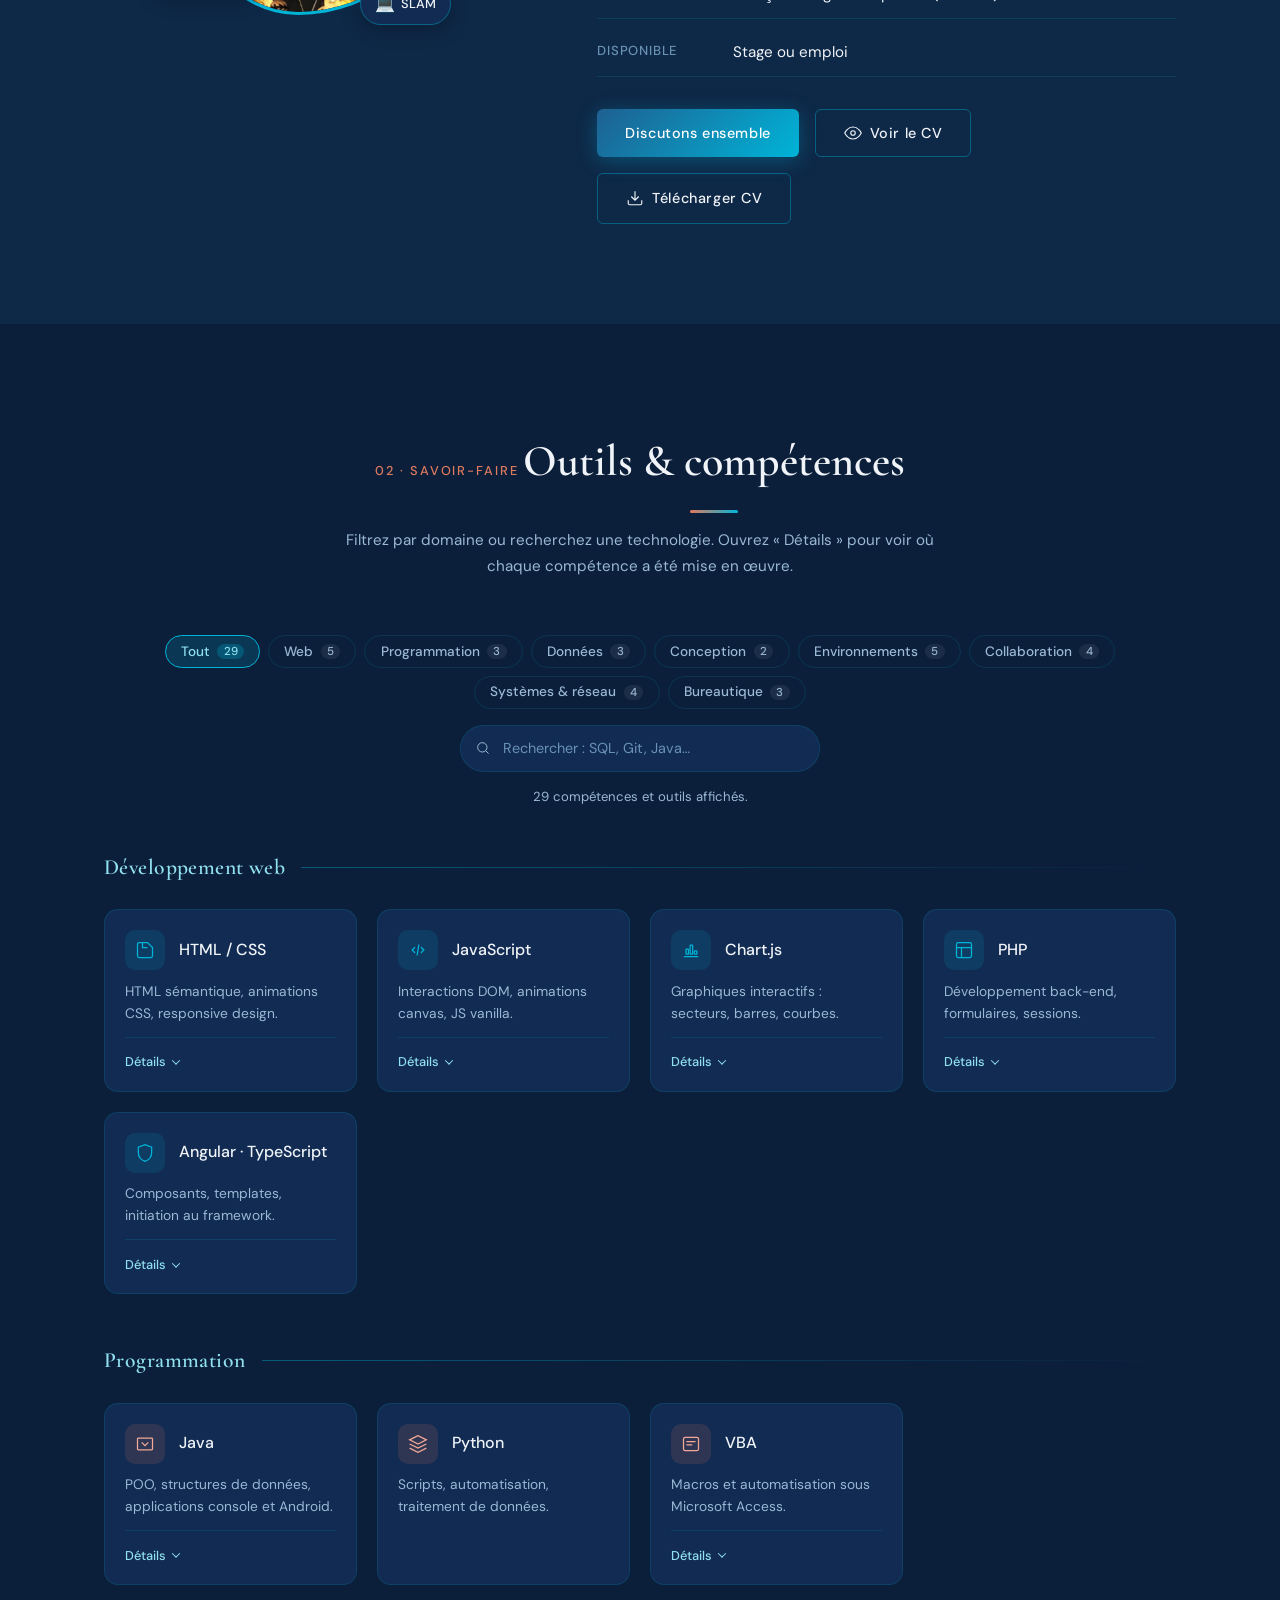
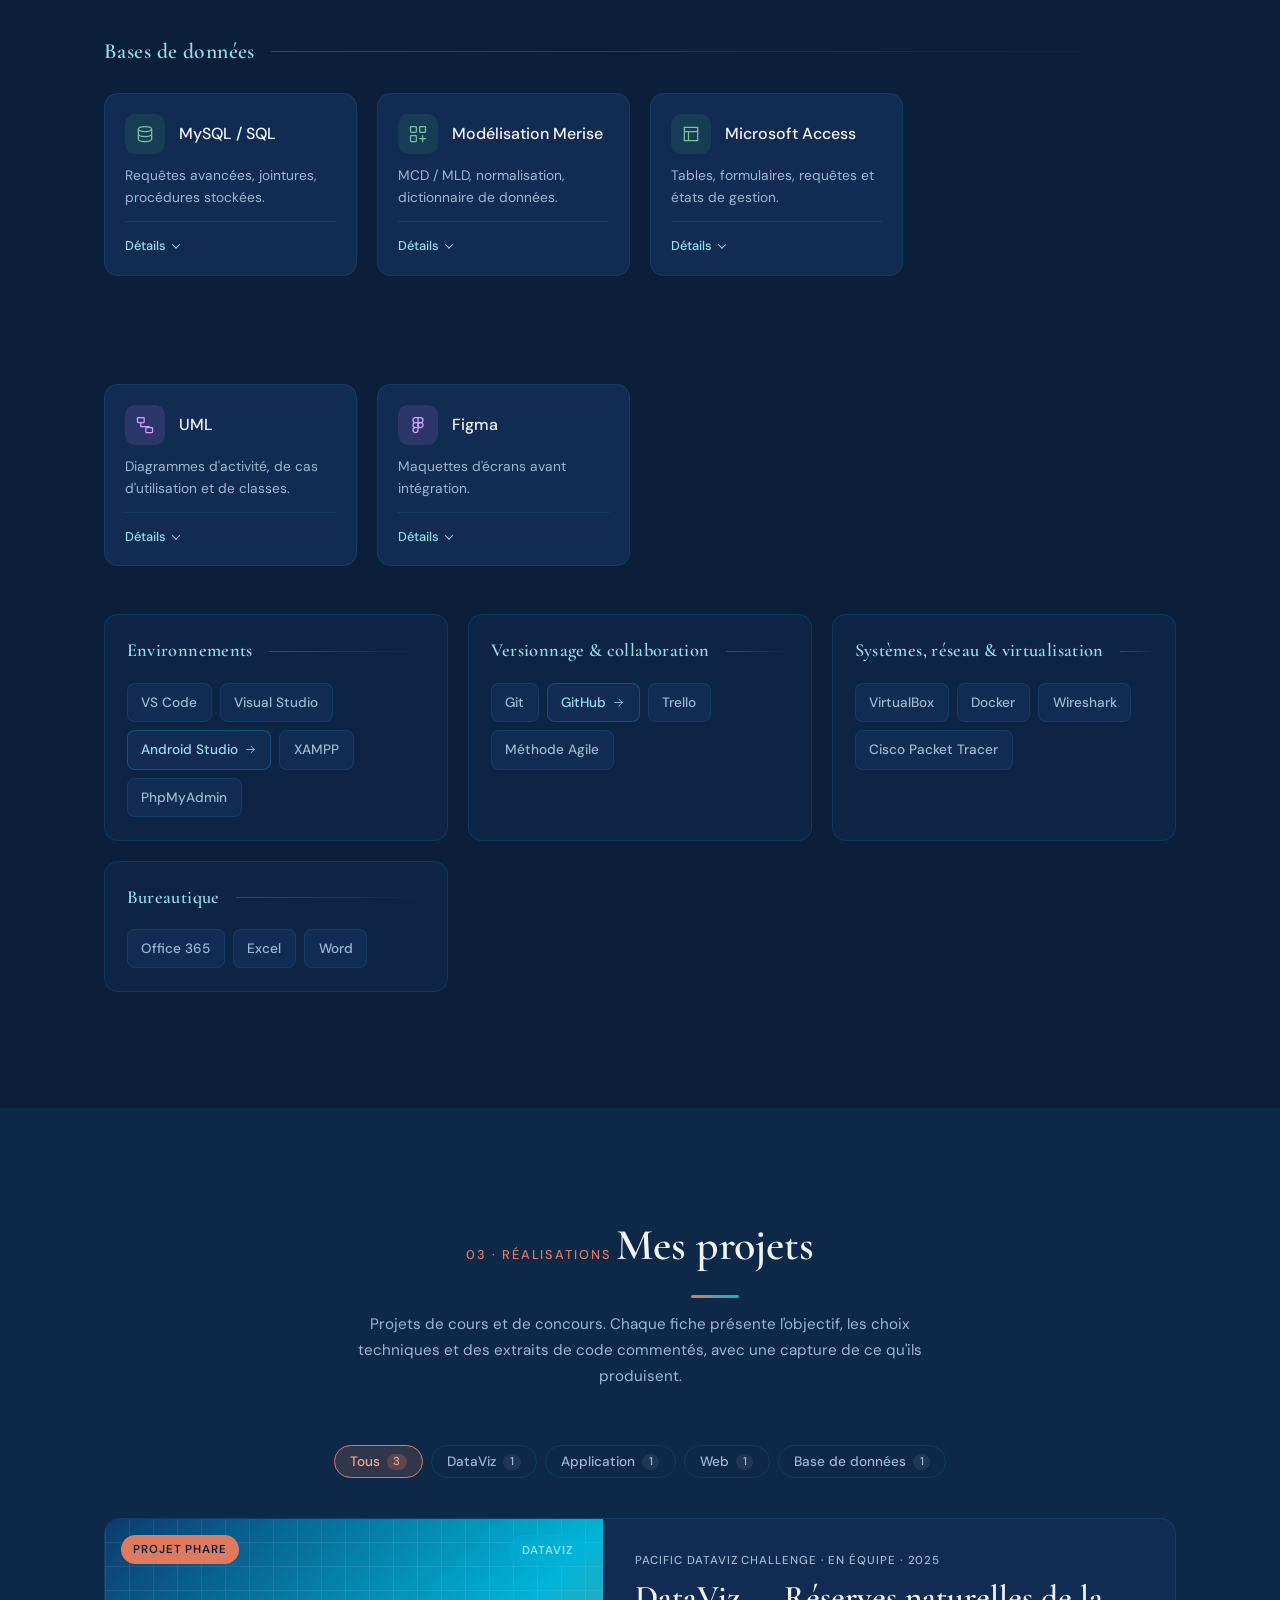
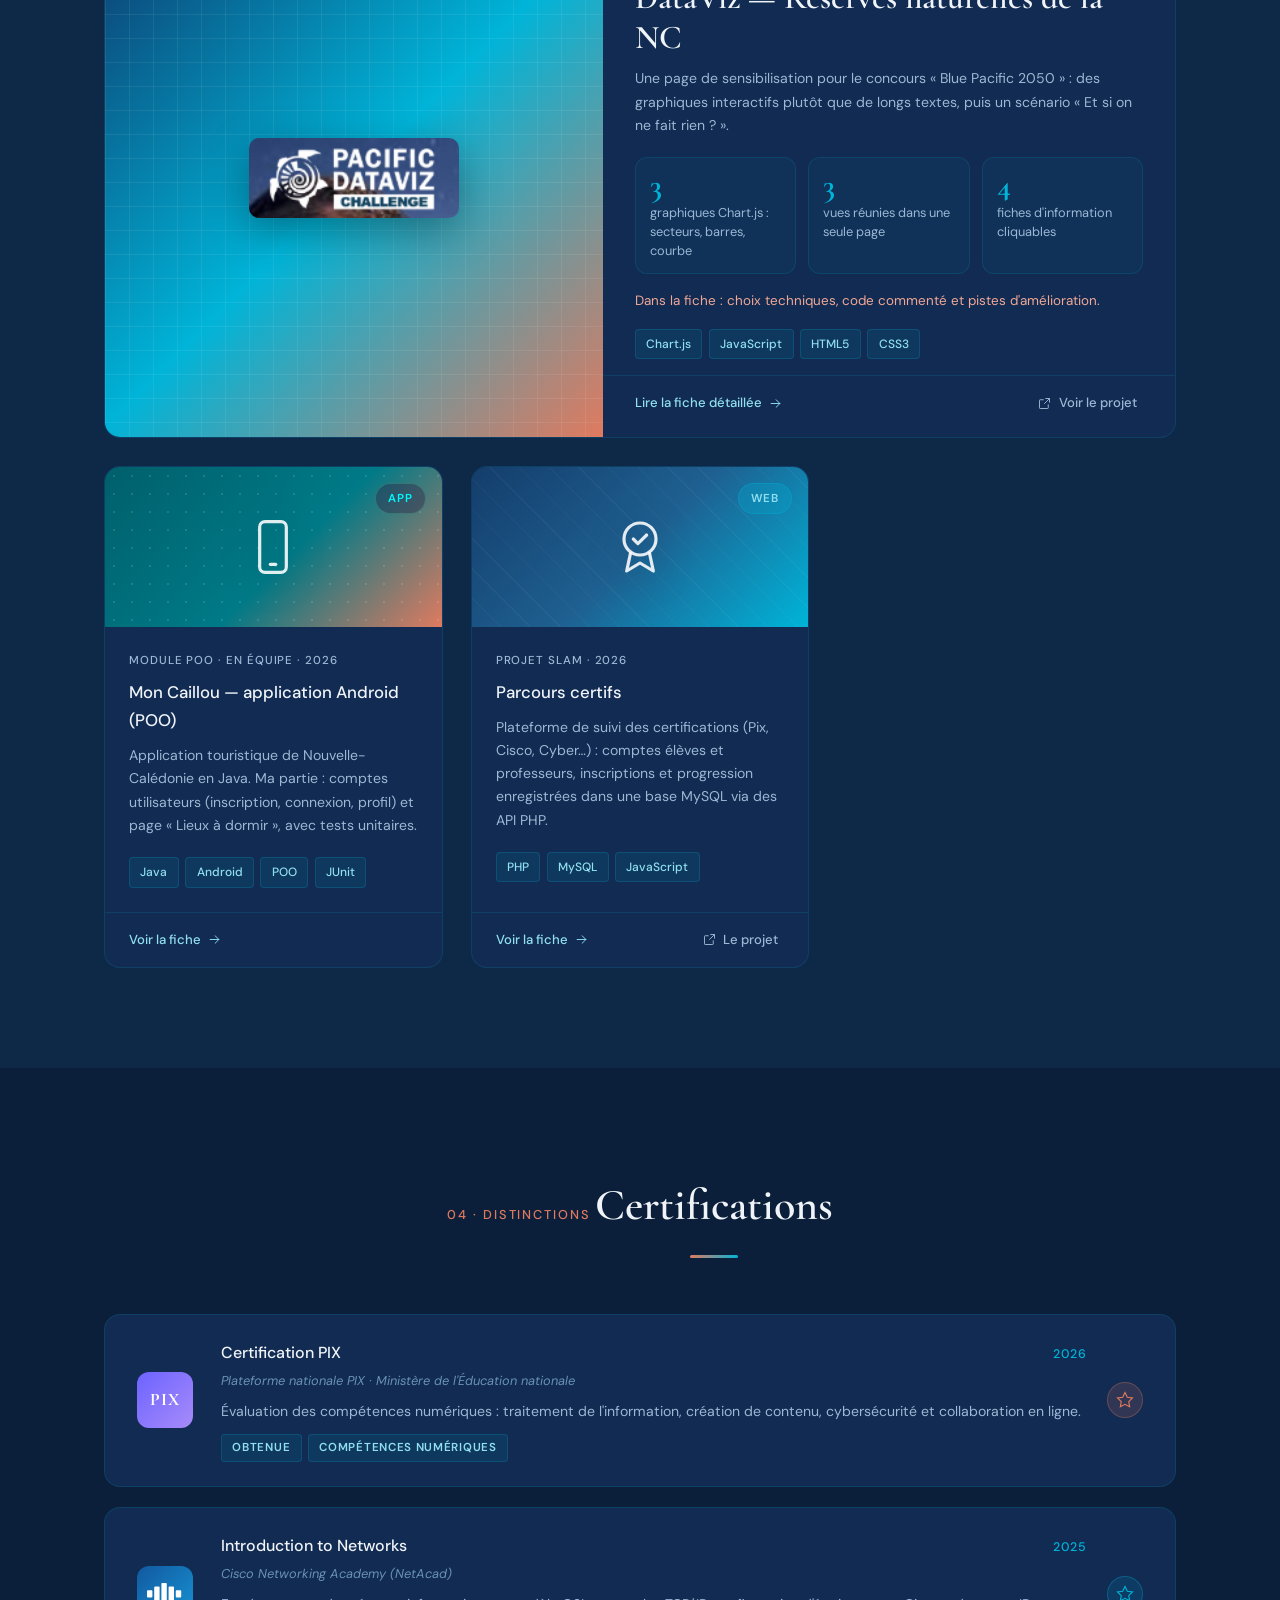
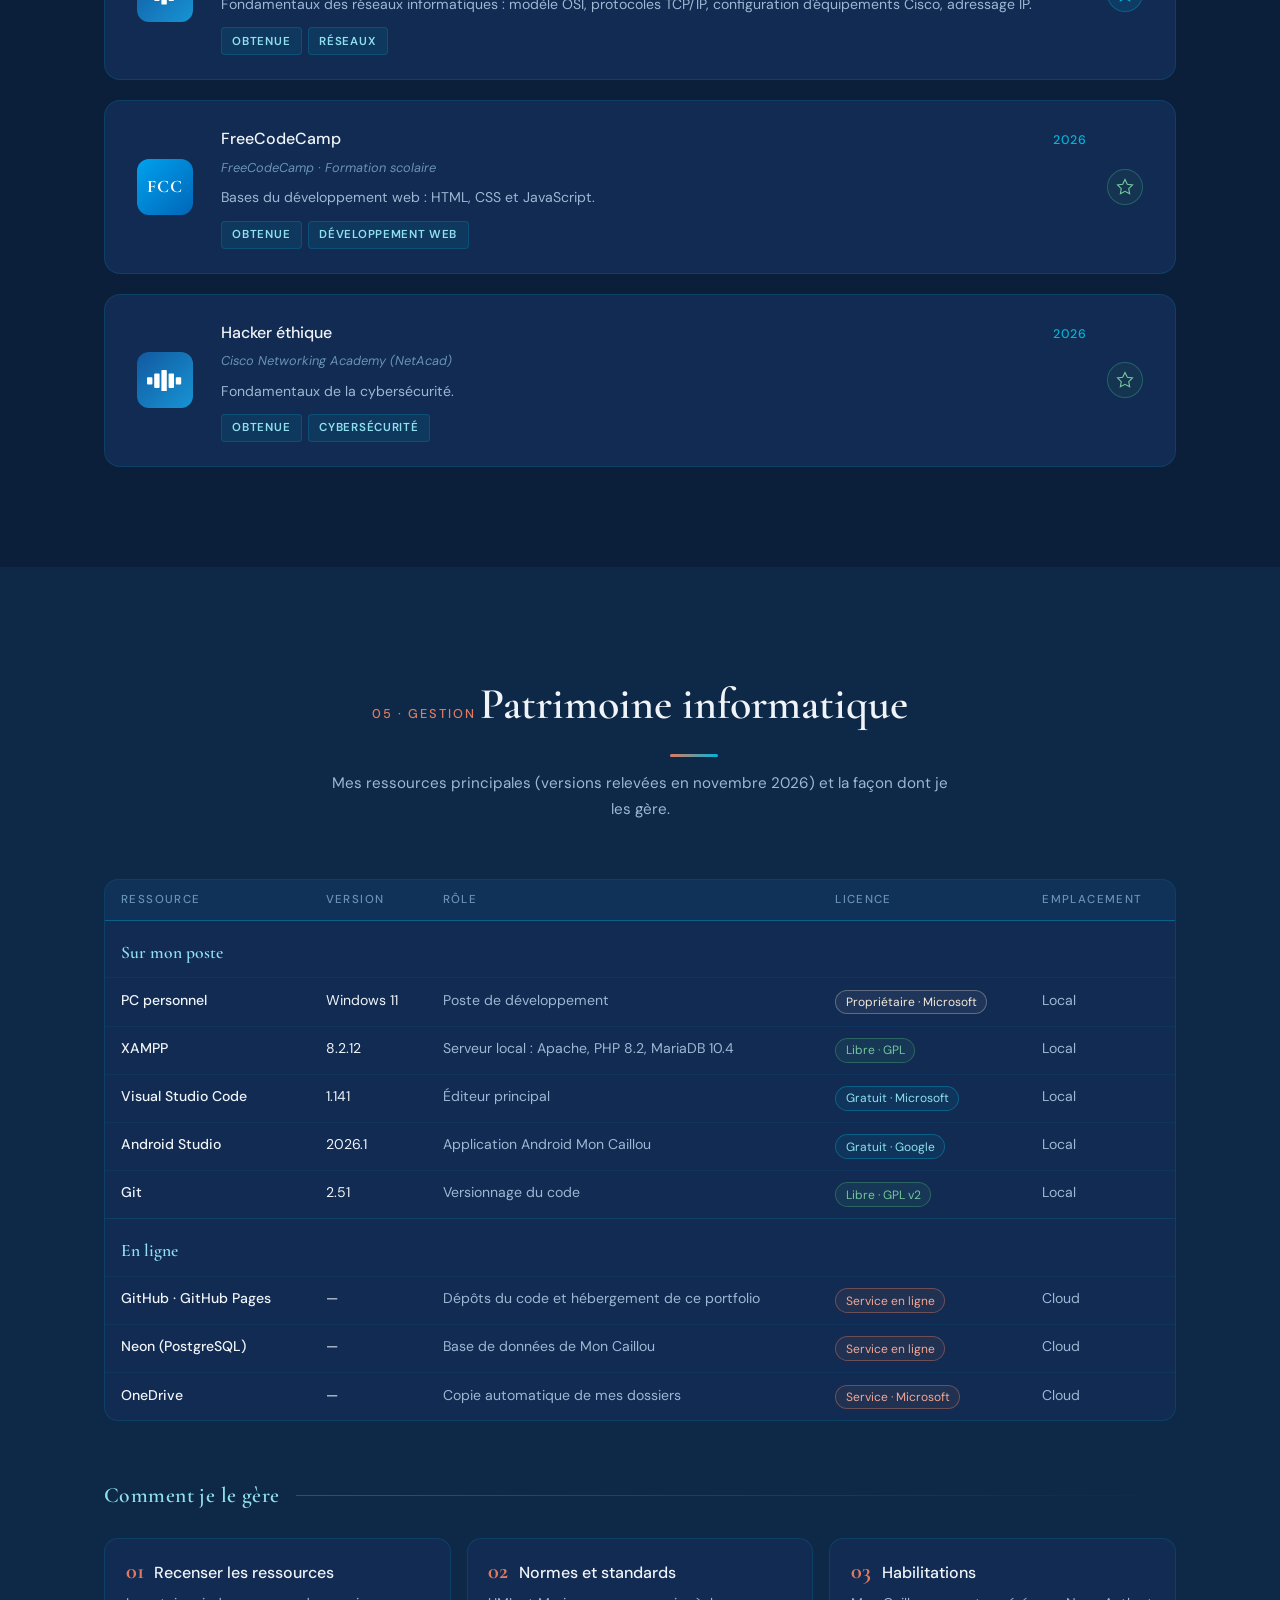
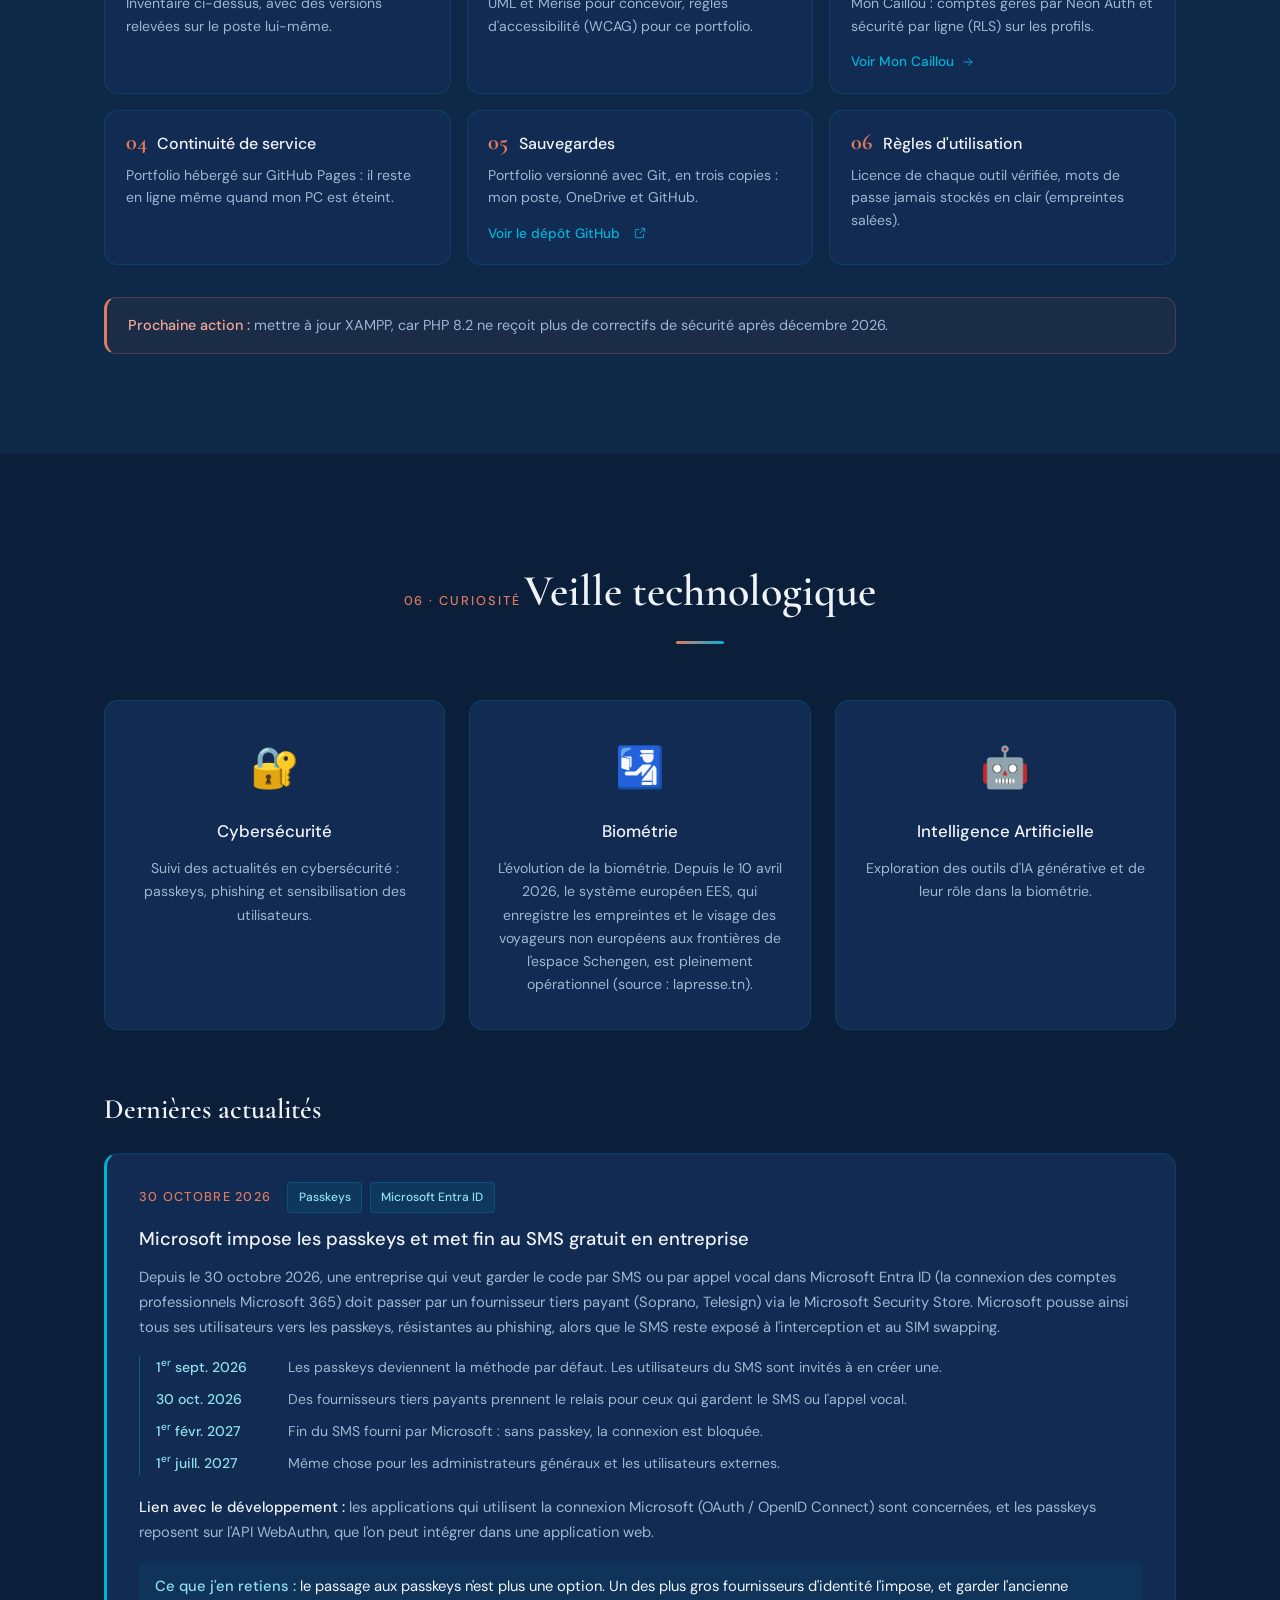
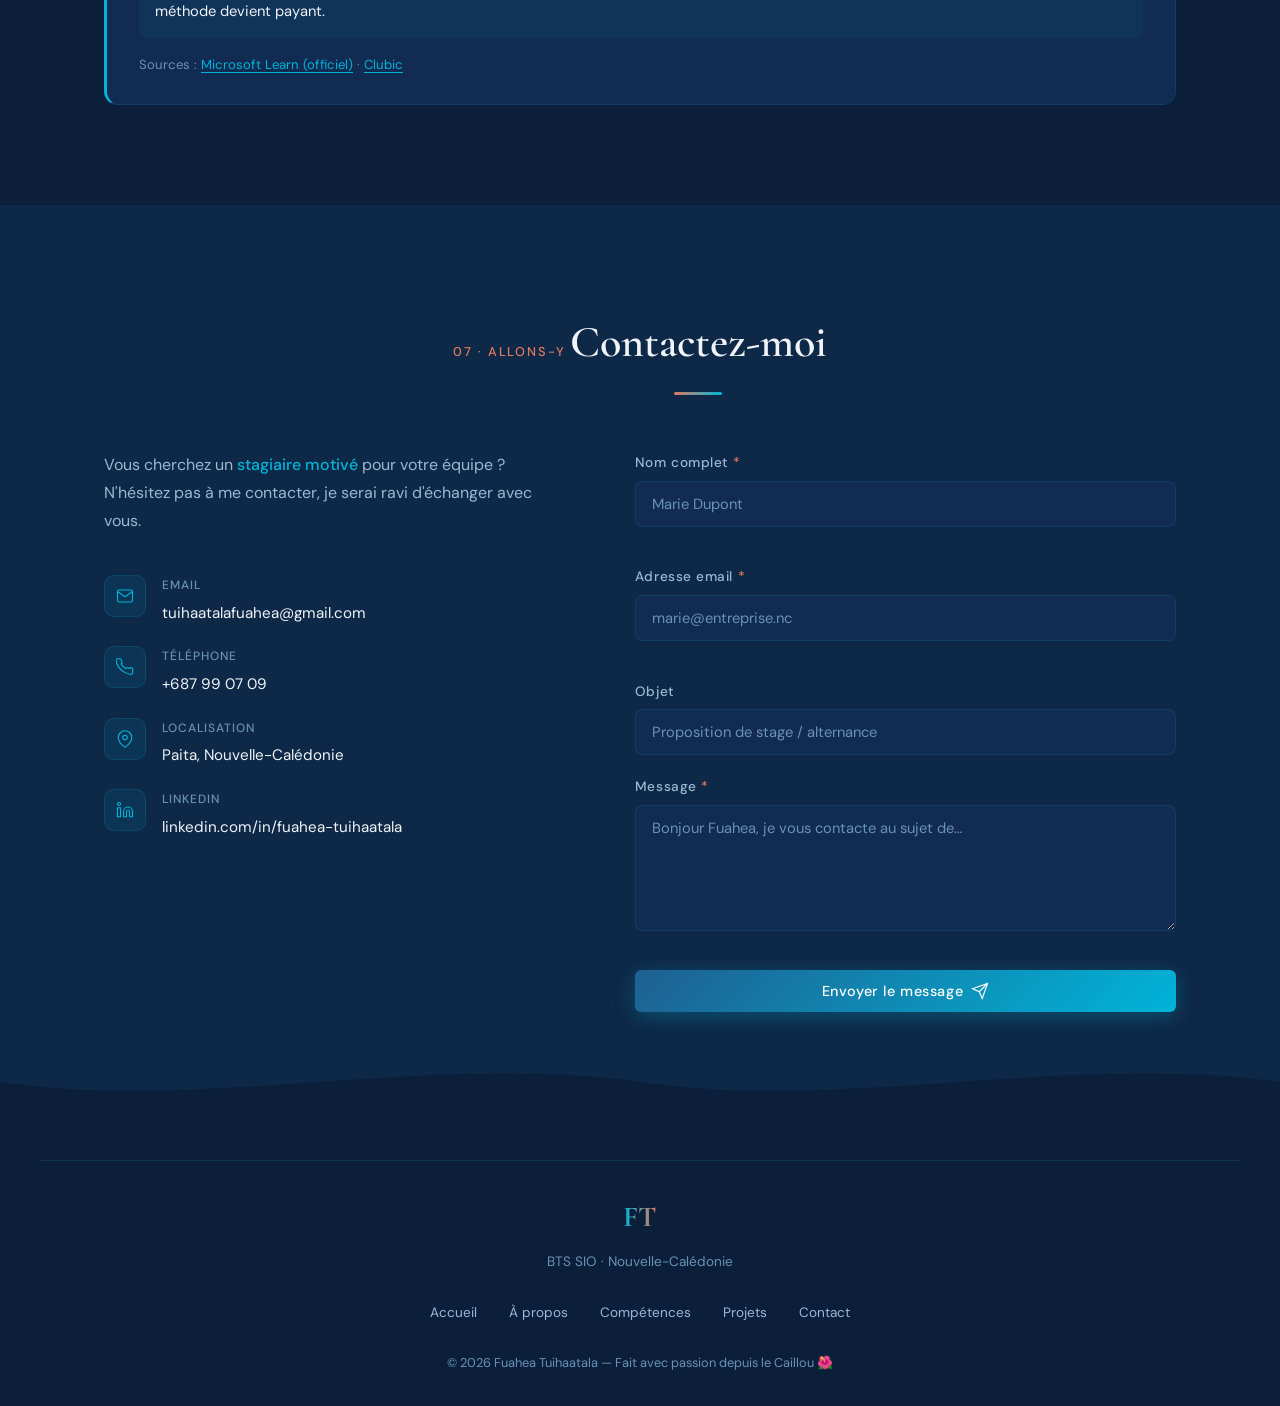
==== commit 817f9364: "Corrige les fautes, l'espacement des certifications et les filtres des projets" ====
--- a/index.html
+++ b/index.html
@@ -11,7 +11,8 @@
   <link rel="preconnect" href="https://fonts.gstatic.com" crossorigin />
   <link href="https://fonts.googleapis.com/css2?family=Cormorant+Garamond:wght@400;600;700&family=DM+Sans:wght@300;400;500&display=swap" rel="stylesheet" />
 
-  <link rel="stylesheet" href="style.css" />
+  <!-- ?v= : à changer après chaque mise à jour du CSS/JS pour forcer le rechargement -->
+  <link rel="stylesheet" href="style.css?v=20261102" />
 </head>
 <body>
 
@@ -158,13 +159,13 @@
             Originaire de <strong>Wallis-et-Futuna</strong>, je vis à Paita en <strong>Nouvelle-Calédonie</strong>. 
             Étudiant en <strong>BTS SIO — option SLAM</strong> au lycée Dick Ukeiwe, je construis chaque jour 
             de nouvelles compétences en développement logiciel, bases de données et réseaux.
-            Et mes passions sont <strong>la guitare</strong>, les dessins de <strong> tapas Wallisiens</strong> et la culture pop <strong>Japonaise</strong>.
+            Mes passions : <strong>la guitare</strong>, le dessin de <strong>tapas wallisiens</strong> et la culture pop <strong>japonaise</strong>.
           </p>
           <p class="about__body">
             Ma culture wallisienne et mon environnement Pacifique m'ont forgé une grande adaptabilité 
-            et le sens du collectif. J'ai déjà effectué un stage à la <strong>Direction de l'Éducation et de la Réussite— Province Sud</strong>
-            ainsi <strong>Préfecture de Wallis et Futuna</strong> 
-            et je suis à la recherche d'une nouvelle opportunité de <strong>stage </strong>et ou <strong> potentiel offre d'emploie</strong>.
+            et le sens du collectif. J'ai effectué deux stages : à la <strong>Direction de l'Éducation et de la Réussite – Province Sud</strong>
+            et à la <strong>Préfecture de Wallis-et-Futuna</strong>.
+            Je recherche aujourd'hui un <strong>stage</strong> ou un <strong>premier emploi</strong>.
           </p> 
 
           <!-- Infos rapides -->
@@ -183,7 +184,7 @@
             </li>
             <li class="about__fact">
               <span class="about__fact-label">Disponible</span>
-              <span class="about__fact-value">Stage </span>
+              <span class="about__fact-value">Stage ou emploi</span>
             </li>
           </ul>
 
@@ -403,9 +404,8 @@
             <p class="skill-item__desc">Macros et automatisation sous Microsoft Access.</p>
             <details class="skill-item__details">
               <summary>Détails<span class="visually-hidden"> sur VBA</span></summary>
-              <p class="skill-item__used">Mis en œuvre dans</p>
-              <ul class="skill-item__projects">
-                <li><a href="projet.html?id=access">Application Access</a></li>
+              <ul class="skill-item__points">
+                <li>Utilisé dans la base Access de suivi des dossiers d'élèves (stage Province Sud).</li>
               </ul>
             </details>
           </li>
@@ -434,7 +434,6 @@
               <p class="skill-item__used">Mis en œuvre dans</p>
               <ul class="skill-item__projects">
                 <li><a href="projet.html?id=parcours">Parcours certifs</a></li>
-                <li><a href="projet.html?id=bdd">Modélisation BDD</a></li>
                 <li><a href="projet.html?id=poo">Projet POO</a></li>
               </ul>
             </details>
@@ -447,9 +446,8 @@
             <p class="skill-item__desc">MCD / MLD, normalisation, dictionnaire de données.</p>
             <details class="skill-item__details">
               <summary>Détails<span class="visually-hidden"> sur Merise</span></summary>
-              <p class="skill-item__used">Mis en œuvre dans</p>
-              <ul class="skill-item__projects">
-                <li><a href="projet.html?id=bdd">Modélisation BDD</a></li>
+              <ul class="skill-item__points">
+                <li>Modélisation des bases de données en cours de BTS SIO.</li>
               </ul>
             </details>
           </li>
@@ -461,9 +459,9 @@
             <p class="skill-item__desc">Tables, formulaires, requêtes et états de gestion.</p>
             <details class="skill-item__details">
               <summary>Détails<span class="visually-hidden"> sur Microsoft Access</span></summary>
-              <p class="skill-item__used">Mis en œuvre dans</p>
-              <ul class="skill-item__projects">
-                <li><a href="projet.html?id=access">Application Access</a></li>
+              <ul class="skill-item__points">
+                <li>Base centralisant les dossiers d'inscription des élèves (stage Province Sud).</li>
+                <li>Application de gestion fiscale reliée à une base Access (stage Préfecture de Wallis-et-Futuna).</li>
               </ul>
             </details>
           </li>
@@ -491,7 +489,6 @@
               </ul>
               <p class="skill-item__used">Mis en œuvre dans</p>
               <ul class="skill-item__projects">
-                <li><a href="projet.html?id=access">Application Access</a></li>
                 <li><a href="projet.html?id=poo">Projet POO</a></li>
               </ul>
             </details>
@@ -587,7 +584,7 @@
       <div class="section-header reveal-up">
         <span class="section-tag">03 · Réalisations</span>
         <h2 class="section-title" id="projectsTitle">Mes projets</h2>
-        <p class="section-subtitle">Projets de cours, de stage et personnels. Chaque fiche présente l'objectif, les choix techniques et des extraits de code commentés.</p>
+        <p class="section-subtitle">Projets de cours et de concours. Chaque fiche présente l'objectif, les choix techniques et des extraits de code commentés, avec une capture de ce qu'ils produisent.</p>
       </div>
 
       <!-- Filtres -->
@@ -621,7 +618,7 @@
               <li><strong>3</strong><span>vues réunies dans une seule page</span></li>
               <li><strong>4</strong><span>fiches d'information cliquables</span></li>
             </ul>
-            <p class="project-card__note">Dans la fiche : choix techniques, code commenté et une piste d'évolution en PHP.</p>
+            <p class="project-card__note">Dans la fiche : choix techniques, code commenté et pistes d'amélioration.</p>
             <ul class="project-card__tags" aria-label="Technologies utilisées">
               <li class="tag">Chart.js</li>
               <li class="tag">JavaScript</li>
@@ -668,7 +665,7 @@
         </article>
 
         <!-- Projet : Parcours certifs -->
-        <article class="project-card reveal-up" data-category="web" data-delay="100">
+        <article class="project-card reveal-up" data-category="web bdd" data-delay="100">
           <div class="project-card__thumb" aria-hidden="true">
             <div class="project-card__thumb-pattern project-card__thumb-pattern--1"></div>
             <svg class="project-card__thumb-icon" viewBox="0 0 24 24" fill="none"><circle cx="12" cy="9" r="6" stroke="currentColor" stroke-width="1.2"/><path d="M8.5 14l-1.5 7 5-3 5 3-1.5-7" stroke="currentColor" stroke-width="1.2" stroke-linejoin="round"/><path d="M9.5 9l1.7 1.7L14.5 7.5" stroke="currentColor" stroke-width="1.2" stroke-linecap="round" stroke-linejoin="round"/></svg>
@@ -708,7 +705,8 @@
         <span class="section-tag">04 · Distinctions</span>
         <h2 class="section-title" id="certifTitle">Certifications</h2>
       </div>
-      
+
+      <div class="certif__grid">
         <!-- Certif 1 : PIX -->
         <div class="certif-card reveal-up" data-delay="0">
           <div class="certif-card__left">
@@ -719,11 +717,11 @@
               <h3 class="certif-card__name">Certification PIX</h3>
               <span class="certif-card__date">2026</span>
             </div>
-            <p class="certif-card__issuer">Plateforme nationale PIX · Ministère de l'Éducation Nationale</p>
+            <p class="certif-card__issuer">Plateforme nationale PIX · Ministère de l'Éducation nationale</p>
             <p class="certif-card__desc">Évaluation des compétences numériques : traitement de l'information, création de contenu, cybersécurité et collaboration en ligne.</p>
             <div class="certif-card__tags">
-              <span class="certif-tag certif-tag">Maitrisé</span>
-              <span class="certif-tag certif-tag">En cours</span>
+              <span class="certif-tag certif-tag--obtained">Obtenue</span>
+              <span class="certif-tag">Compétences numériques</span>
             </div>
           </div>
           <div class="certif-card__badge" aria-hidden="true">
@@ -776,7 +774,7 @@
               <span class="certif-card__date">2026</span>
             </div>
             <p class="certif-card__issuer">FreeCodeCamp · Formation scolaire</p>
-            <p class="certif-card__desc">Maîtrise des desdifférents langages comme HTML, CSS et Java.</p>
+            <p class="certif-card__desc">Bases du développement web : HTML, CSS et JavaScript.</p>
             <div class="certif-card__tags">
               <span class="certif-tag certif-tag--obtained">Obtenue</span>
               <span class="certif-tag">Développement Web</span>
@@ -806,7 +804,7 @@
               <span class="certif-card__date">2026</span>
             </div>
             <p class="certif-card__issuer">Cisco Networking Academy (NetAcad)</p>
-            <p class="certif-card__desc">Fondamentaux de la cybersécurités.</p>
+            <p class="certif-card__desc">Fondamentaux de la cybersécurité.</p>
             <div class="certif-card__tags">
               <span class="certif-tag certif-tag--obtained">Obtenue</span>
               <span class="certif-tag">Cybersécurité</span>
@@ -969,7 +967,7 @@
             <span class="gestion-card__num" aria-hidden="true">05</span>
             <h4 class="gestion-card__title">Sauvegardes</h4>
           </div>
-          <p class="gestion-card__text">Code versionné avec Git, en trois copies : mon poste, OneDrive et GitHub.</p>
+          <p class="gestion-card__text">Portfolio versionné avec Git, en trois copies : mon poste, OneDrive et GitHub.</p>
           <a class="gestion-card__proof" href="https://github.com/tuivdja/portfolio" target="_blank" rel="noopener noreferrer">
             Voir le dépôt GitHub<span class="visually-hidden"> (nouvel onglet)</span>
             <svg viewBox="0 0 24 24" fill="none" aria-hidden="true"><path d="M14 4h6v6M20 4l-8 8M18 14v5a1 1 0 01-1 1H5a1 1 0 01-1-1V7a1 1 0 011-1h5" stroke="currentColor" stroke-width="1.5" stroke-linecap="round" stroke-linejoin="round"/></svg>
@@ -1009,19 +1007,17 @@
         <div class="veille-card reveal-up" data-delay="0">
           <div class="veille-card__icon" aria-hidden="true">🔐</div>
           <h3 class="veille-card__title">Cybersécurité</h3>
-          <p class="veille-card__text">Suivi des actualités en cybersécurité : Pass key, phishing et sensibilisation des utilisateurs.</p>
+          <p class="veille-card__text">Suivi des actualités en cybersécurité : passkeys, phishing et sensibilisation des utilisateurs.</p>
         </div>
         <div class="veille-card reveal-up" data-delay="100">
-          <div class="veille-card__icon" aria-hidden="true">☁️</div>
+          <div class="veille-card__icon" aria-hidden="true">🛂</div>
           <h3 class="veille-card__title">Biométrie</h3>
-          <p class="veille-card__text">L'évolution de la biométrie.</p>
-          <p class="veille-card__text" >Depuis le 10 avril 2026, le systeme EES est pleinement operationnel | lapresse.tn | </p>
-
+          <p class="veille-card__text">L'évolution de la biométrie. Depuis le 10 avril 2026, le système européen EES, qui enregistre les empreintes et le visage des voyageurs non européens aux frontières de l'espace Schengen, est pleinement opérationnel (source : lapresse.tn).</p>
         </div>
         <div class="veille-card reveal-up" data-delay="200">
           <div class="veille-card__icon" aria-hidden="true">🤖</div>
           <h3 class="veille-card__title">Intelligence Artificielle</h3>
-          <p class="veille-card__text">Exploration des outils d'IA générative, et l'importance dans la Biométrie.</p>
+          <p class="veille-card__text">Exploration des outils d'IA générative et de leur rôle dans la biométrie.</p>
         </div>
       </div>
 
@@ -1176,6 +1172,6 @@
     <svg viewBox="0 0 24 24" fill="none" aria-hidden="true"><path d="M18 15l-6-6-6 6" stroke="currentColor" stroke-width="2"/></svg>
   </button>
 
-  <script src="script.js"></script>
+  <script src="script.js?v=20261102"></script>
 </body>
 </html>
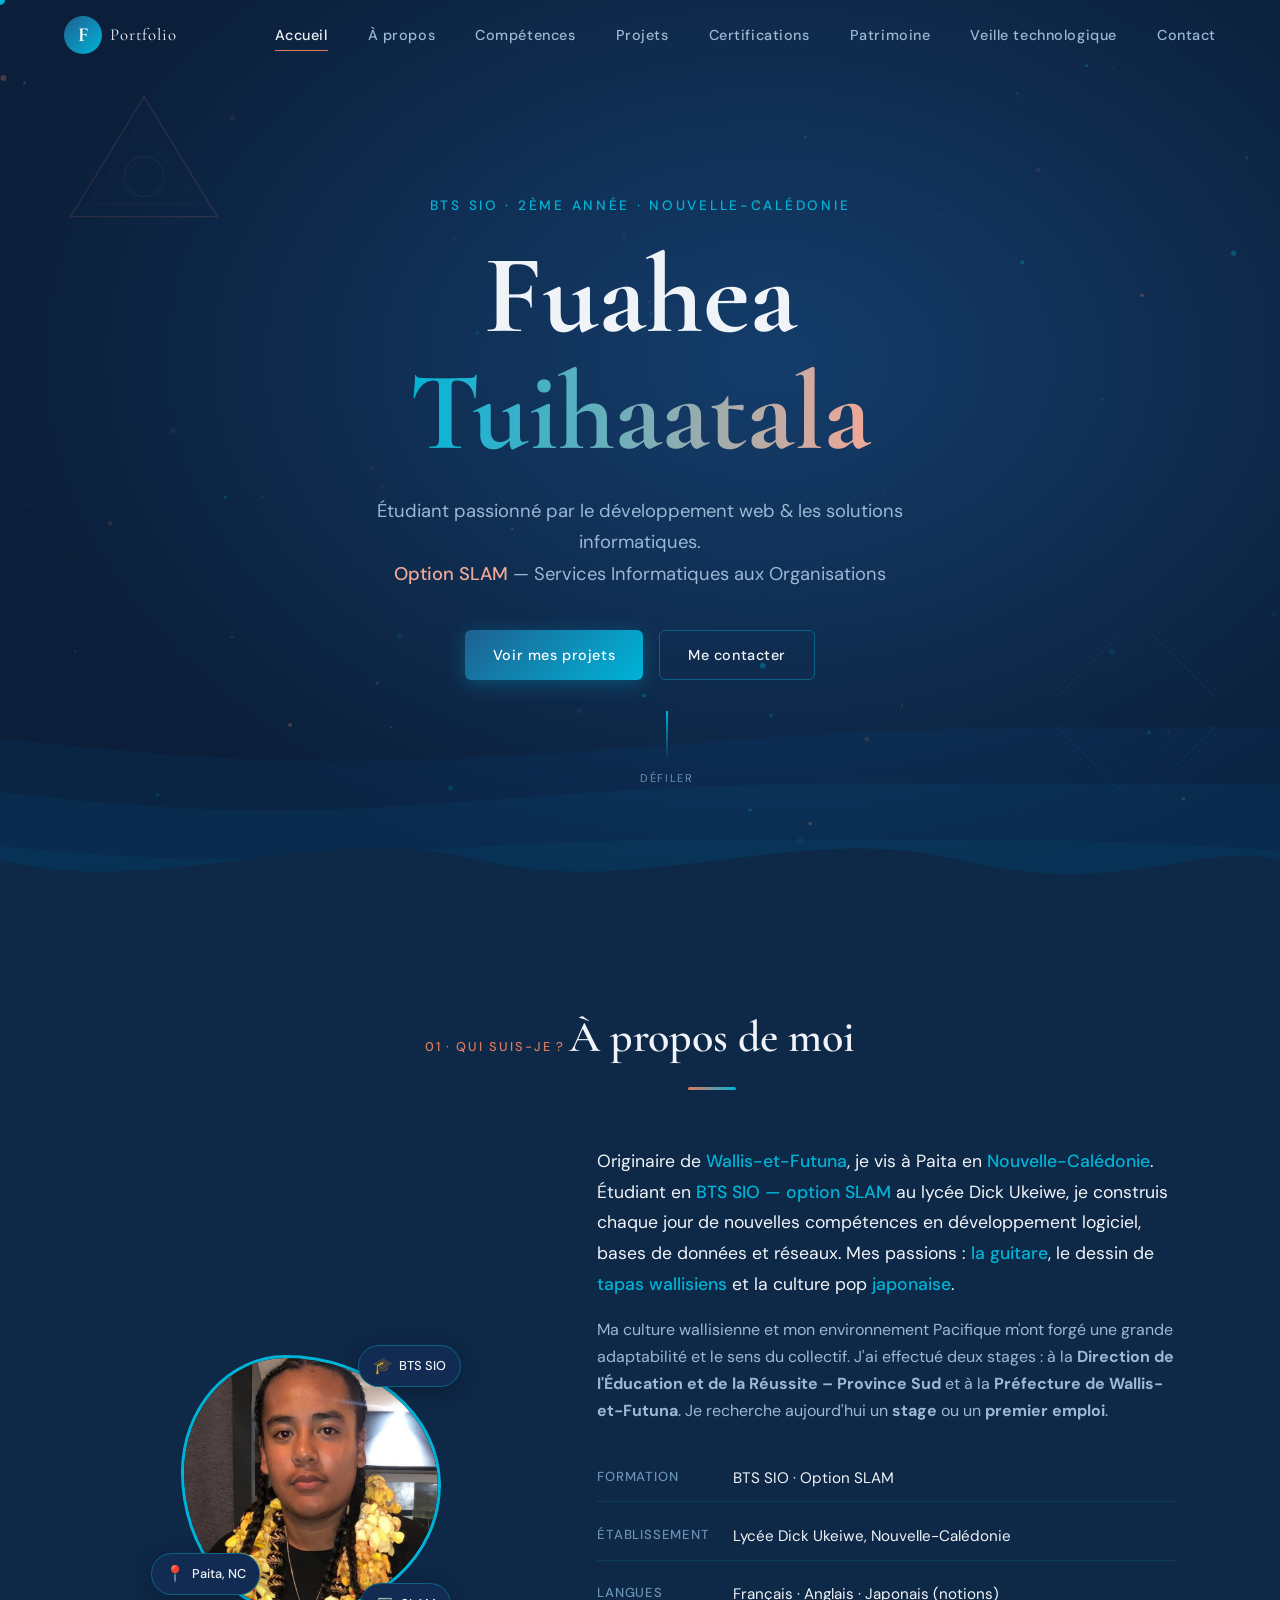
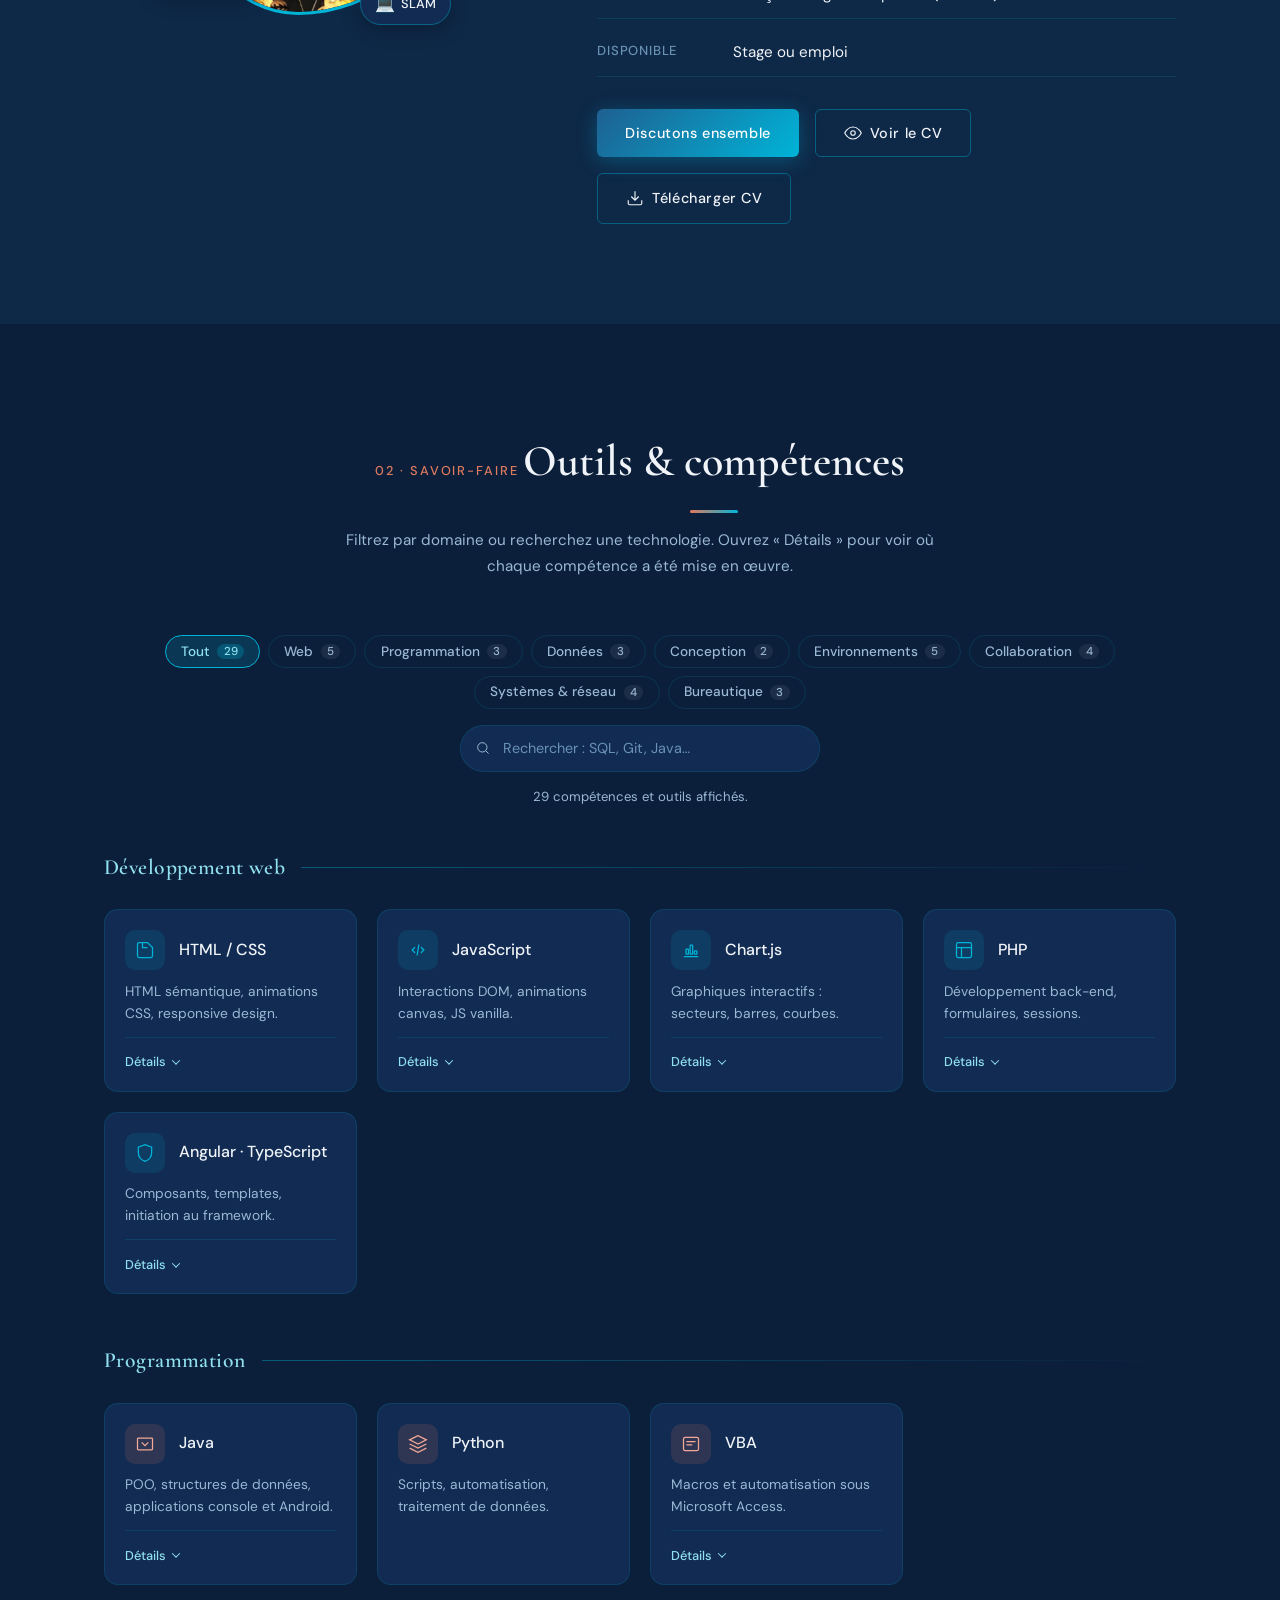
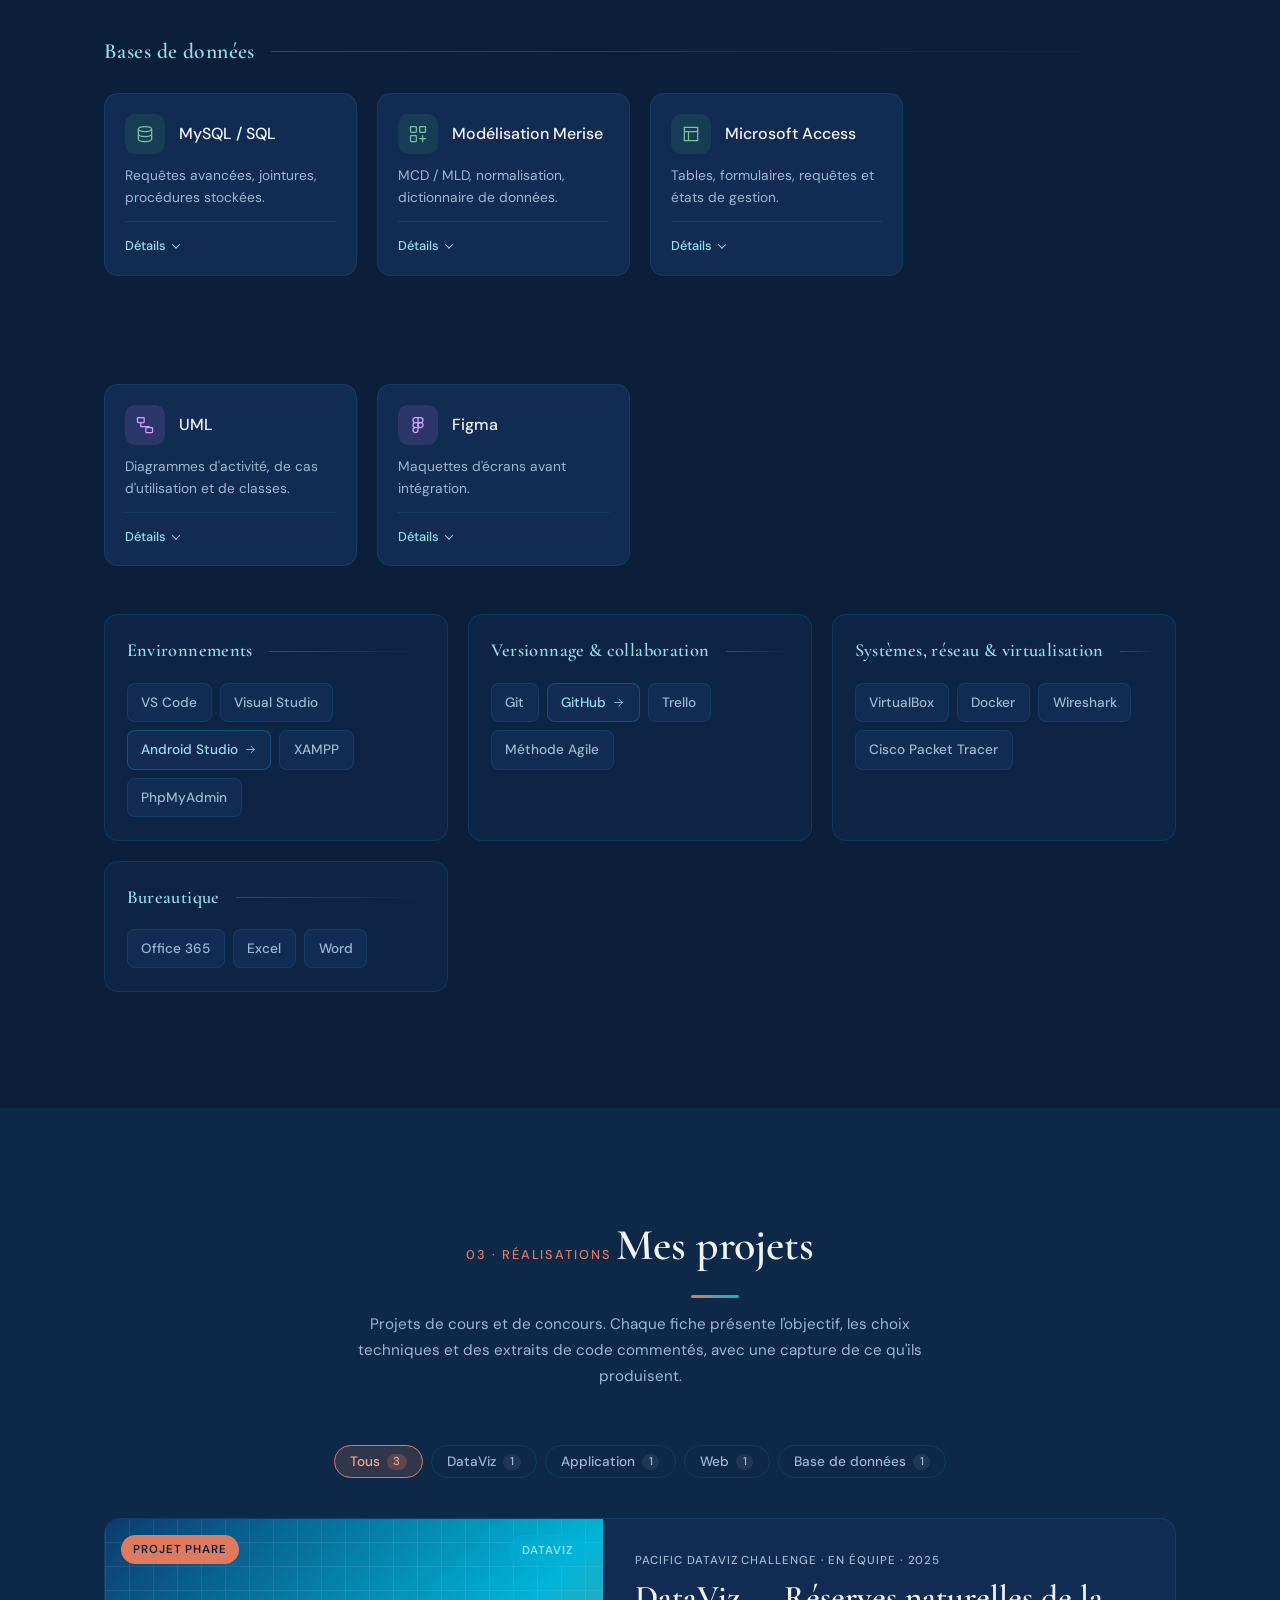
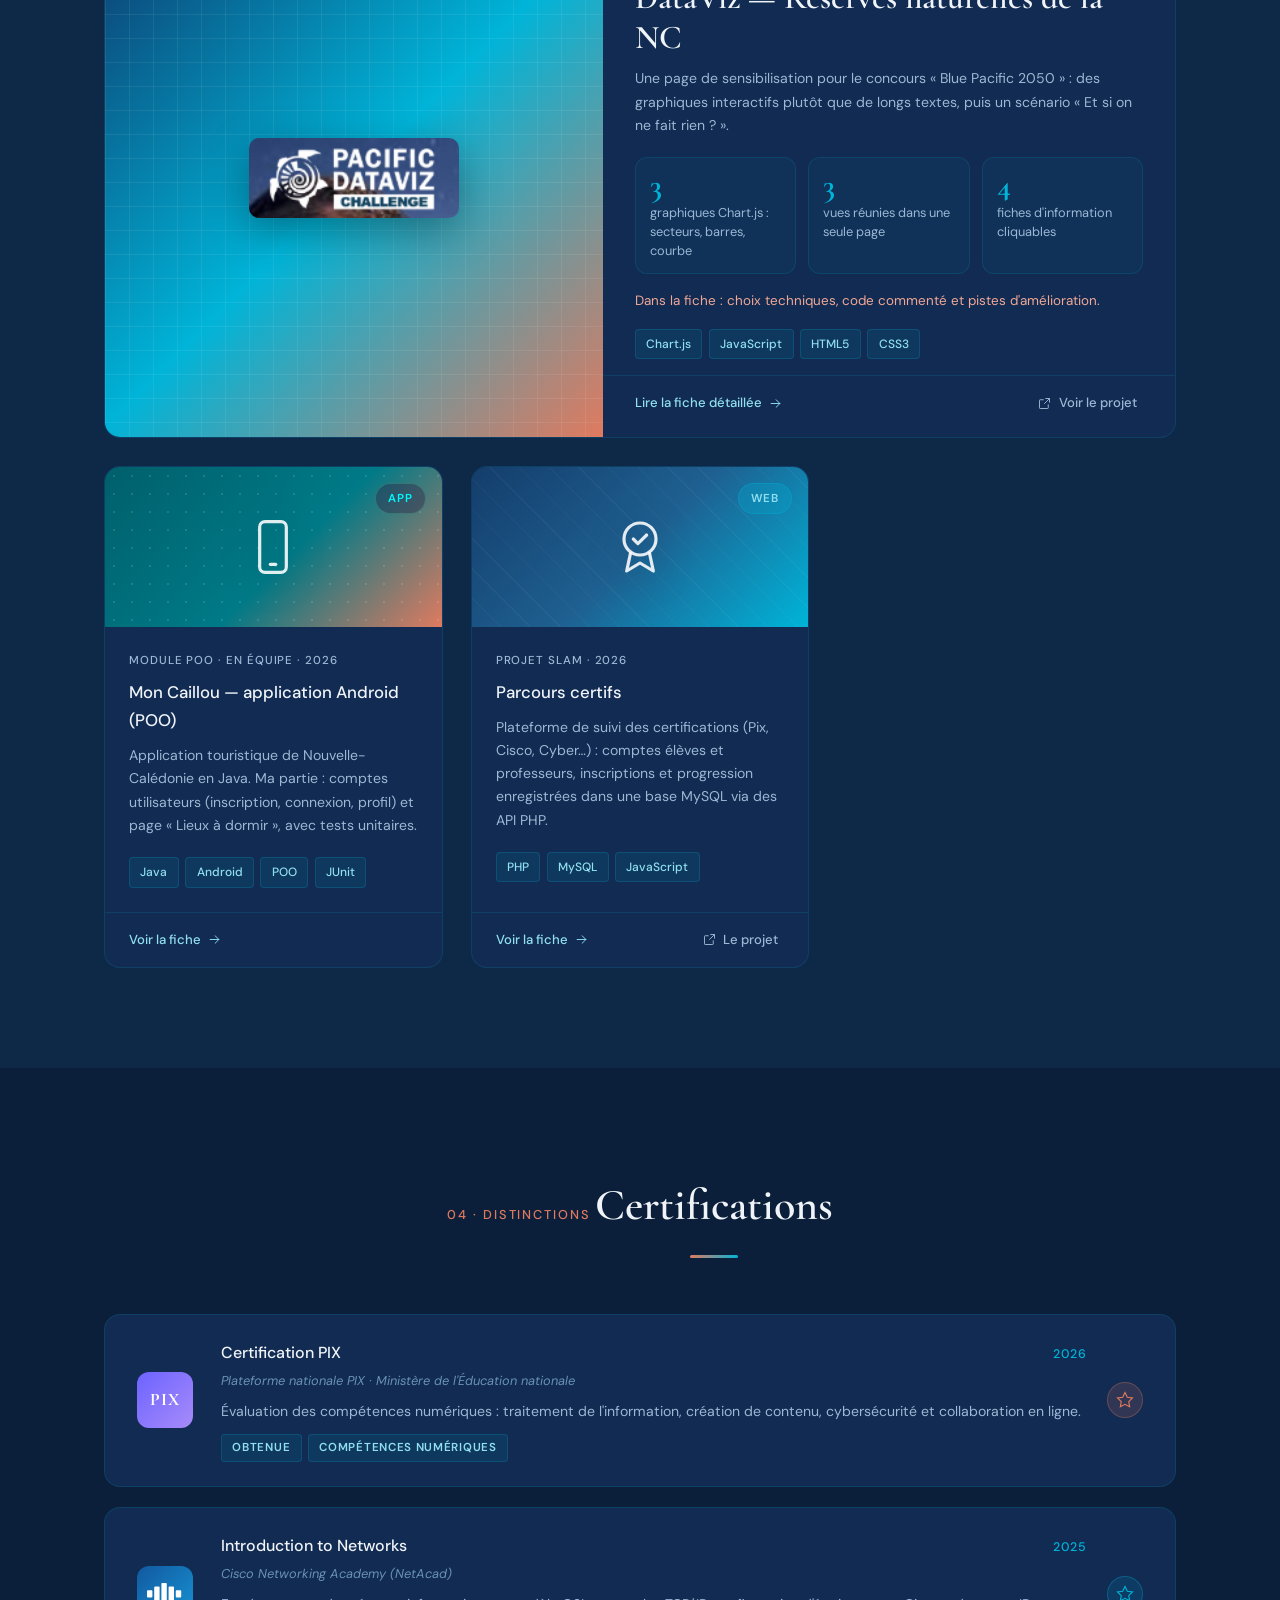
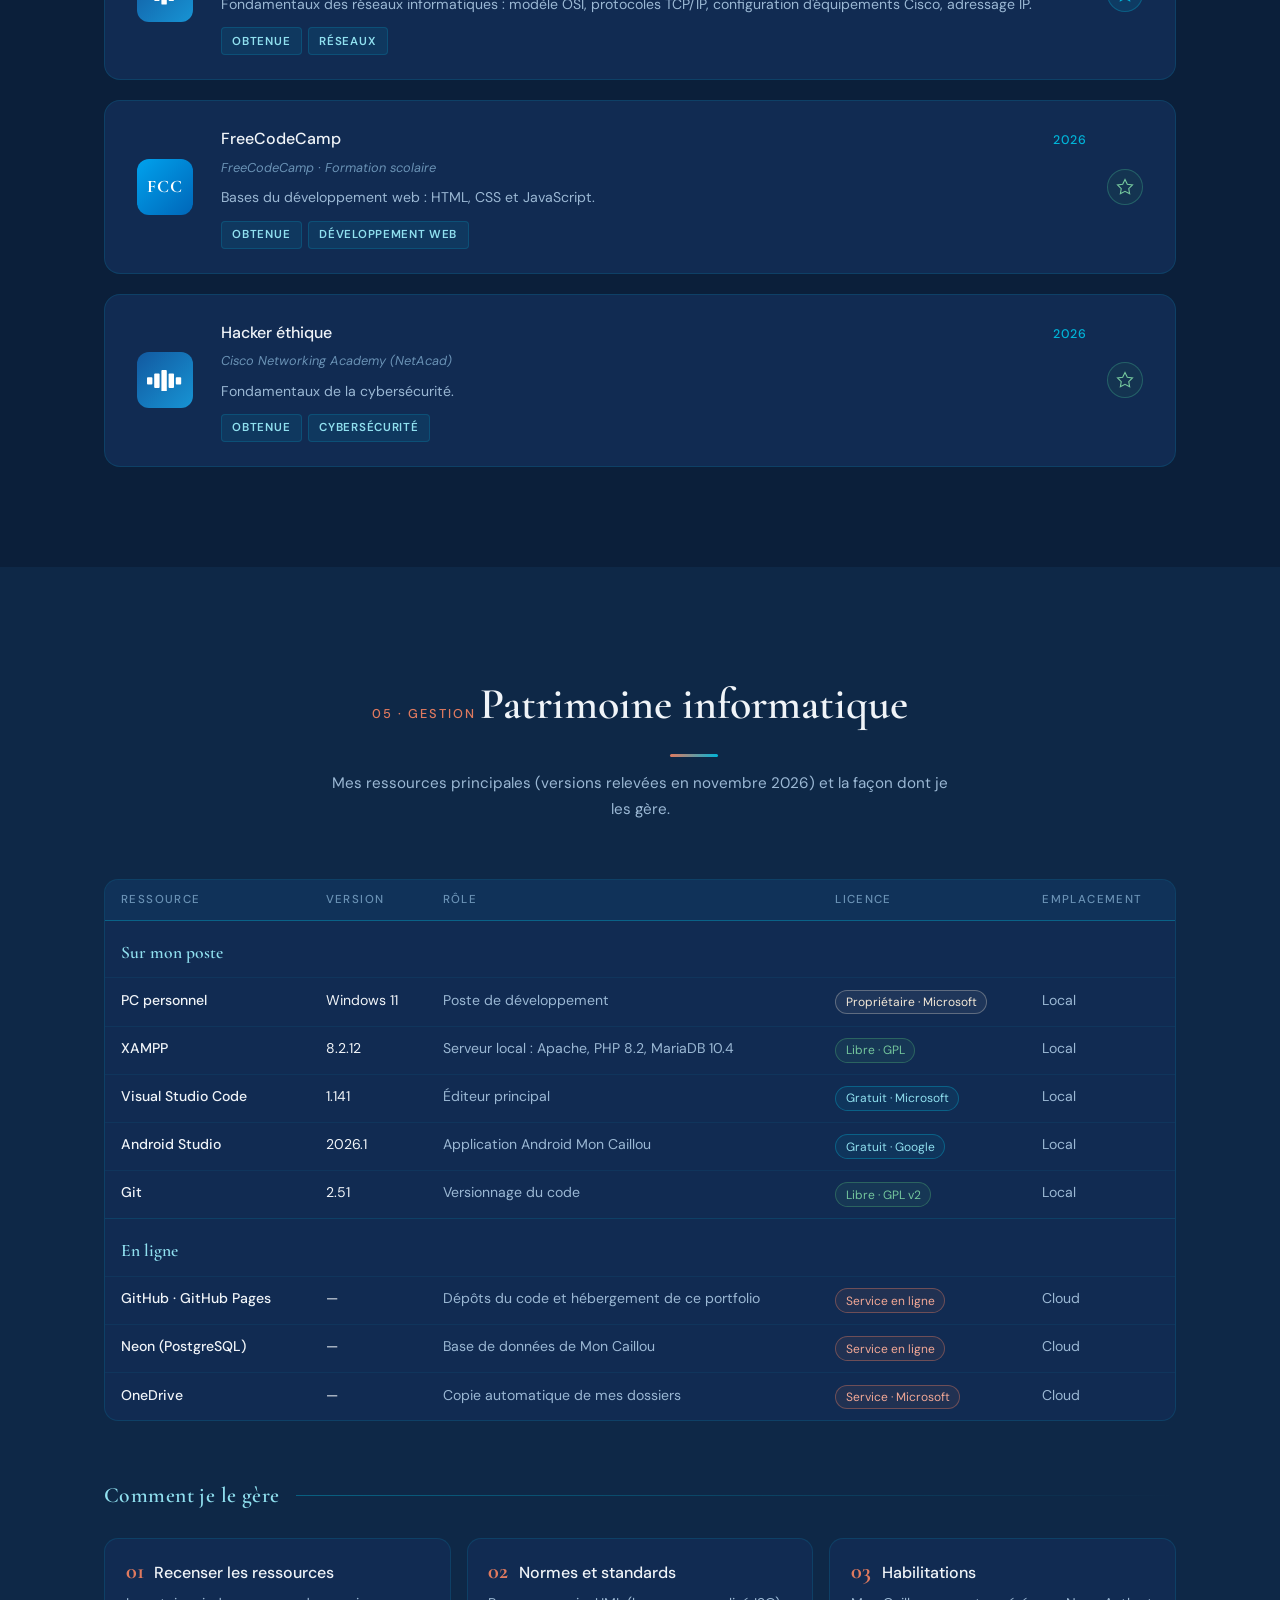
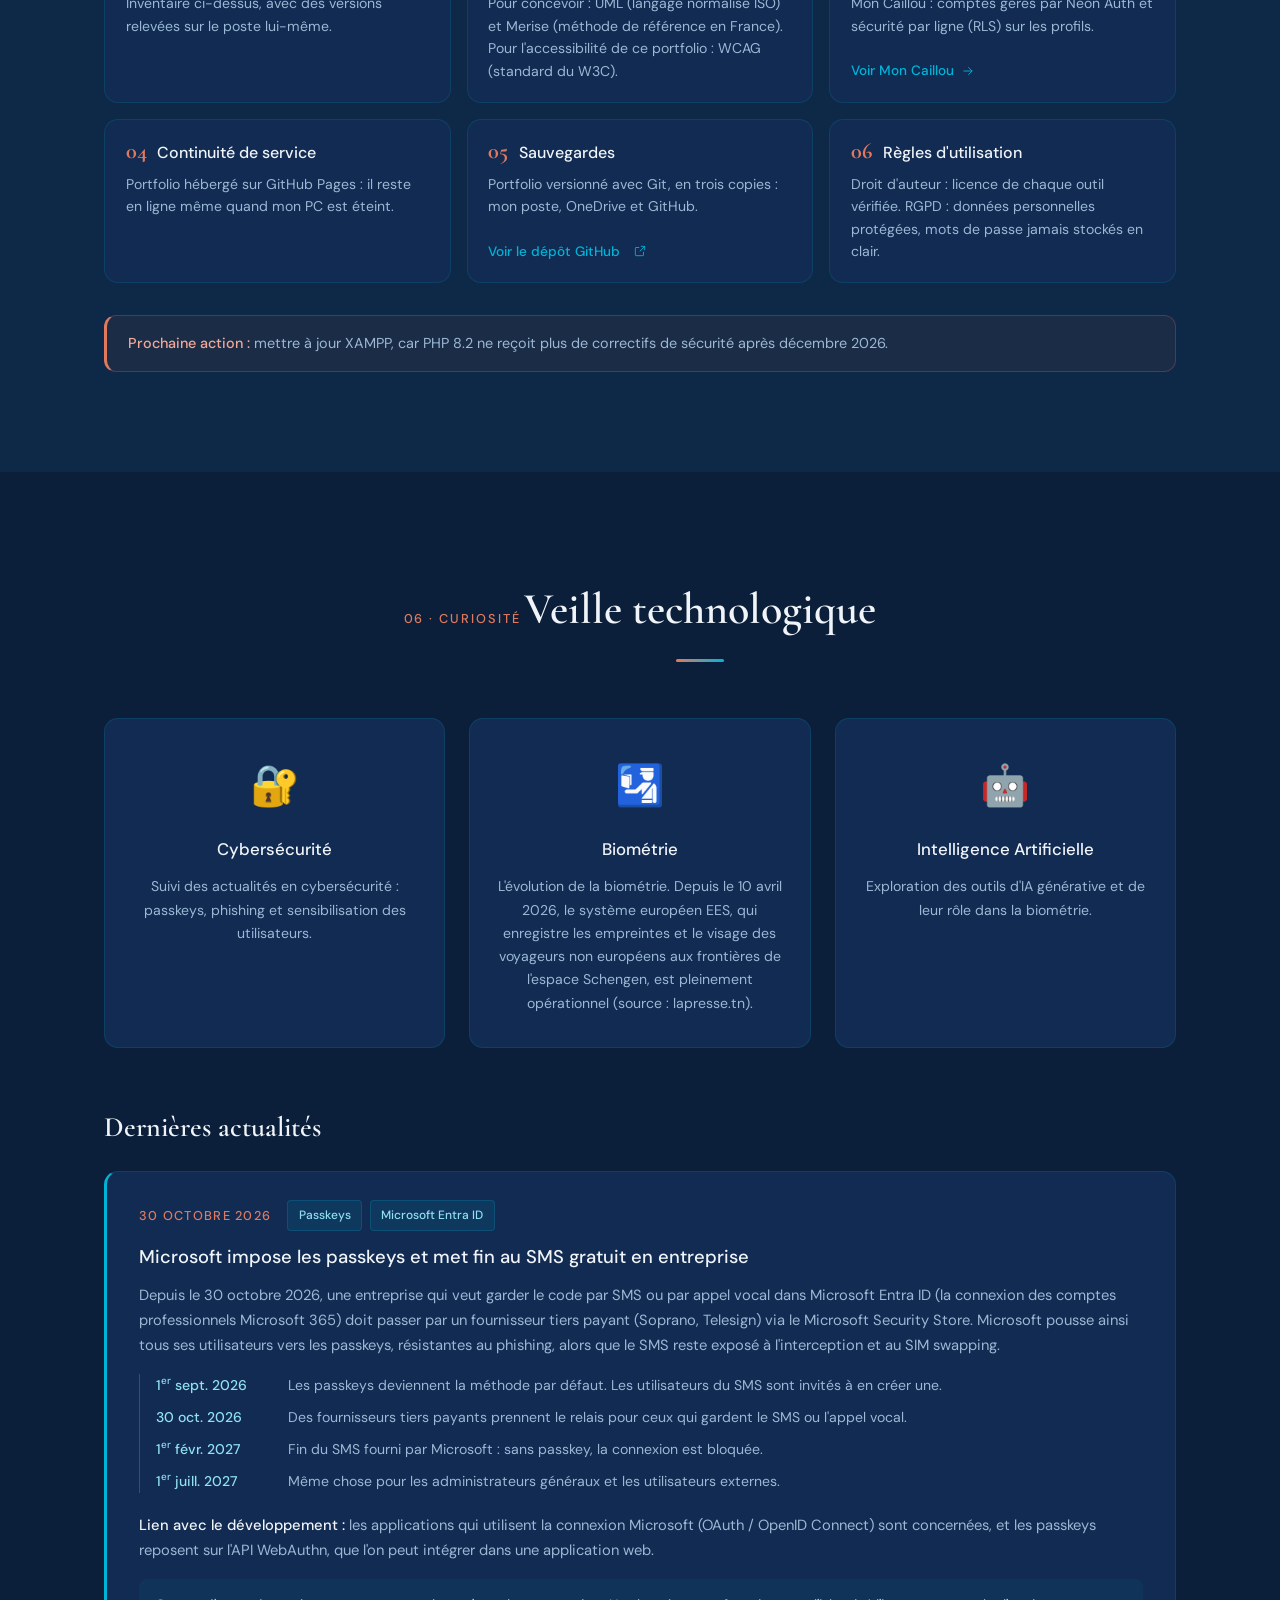
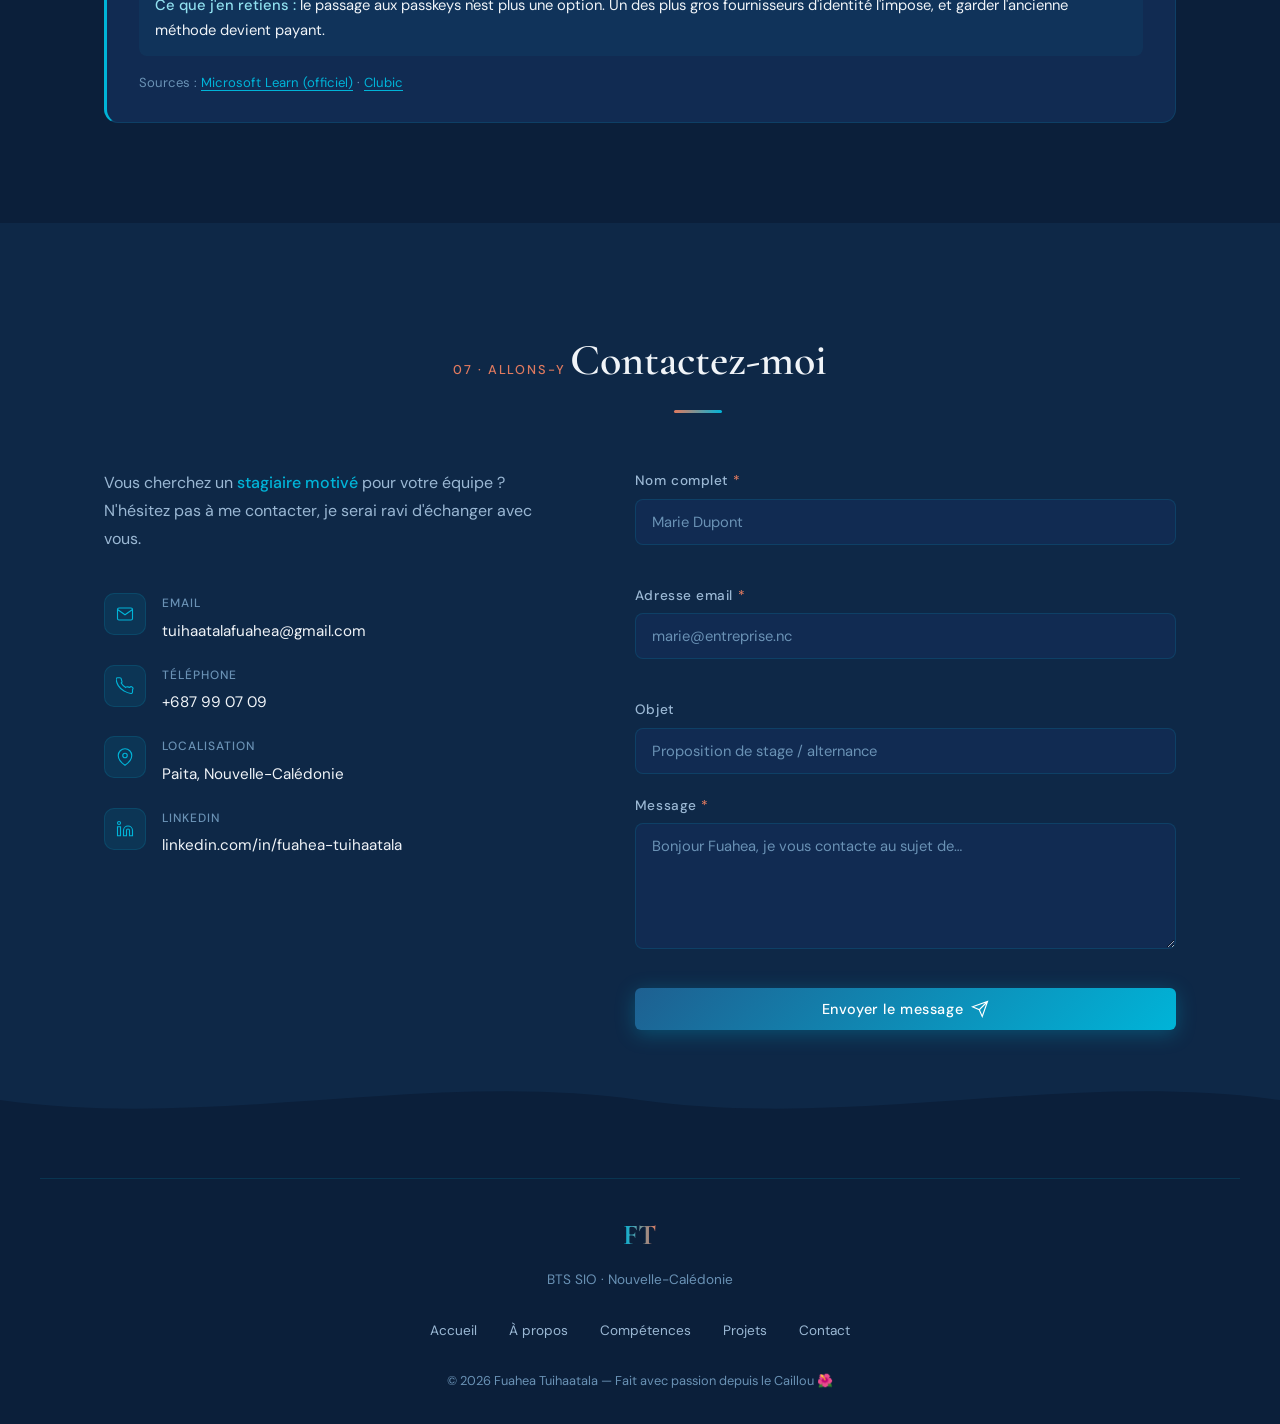
==== commit c1d73eb9: "Simplifie l'extrait Mon Caillou et précise les cartes du Patrimoine" ====
--- a/index.html
+++ b/index.html
@@ -12,7 +12,7 @@
   <link href="https://fonts.googleapis.com/css2?family=Cormorant+Garamond:wght@400;600;700&family=DM+Sans:wght@300;400;500&display=swap" rel="stylesheet" />
 
   <!-- ?v= : à changer après chaque mise à jour du CSS/JS pour forcer le rechargement -->
-  <link rel="stylesheet" href="style.css?v=20261102" />
+  <link rel="stylesheet" href="style.css?v=20261102b" />
 </head>
 <body>
 
@@ -939,7 +939,7 @@
             <span class="gestion-card__num" aria-hidden="true">02</span>
             <h4 class="gestion-card__title">Normes et standards</h4>
           </div>
-          <p class="gestion-card__text">UML et Merise pour concevoir, règles d'accessibilité (WCAG) pour ce portfolio.</p>
+          <p class="gestion-card__text">Pour concevoir : UML (langage normalisé ISO) et Merise (méthode de référence en France). Pour l'accessibilité de ce portfolio : WCAG (standard du W3C).</p>
         </li>
 
         <li class="gestion-card reveal-up" data-delay="160">
@@ -979,7 +979,7 @@
             <span class="gestion-card__num" aria-hidden="true">06</span>
             <h4 class="gestion-card__title">Règles d'utilisation</h4>
           </div>
-          <p class="gestion-card__text">Licence de chaque outil vérifiée, mots de passe jamais stockés en clair (empreintes salées).</p>
+          <p class="gestion-card__text">Droit d'auteur : licence de chaque outil vérifiée. RGPD : données personnelles protégées, mots de passe jamais stockés en clair.</p>
         </li>
       </ol>
 
@@ -1172,6 +1172,6 @@
     <svg viewBox="0 0 24 24" fill="none" aria-hidden="true"><path d="M18 15l-6-6-6 6" stroke="currentColor" stroke-width="2"/></svg>
   </button>
 
-  <script src="script.js?v=20261102"></script>
+  <script src="script.js?v=20261102b"></script>
 </body>
 </html>
